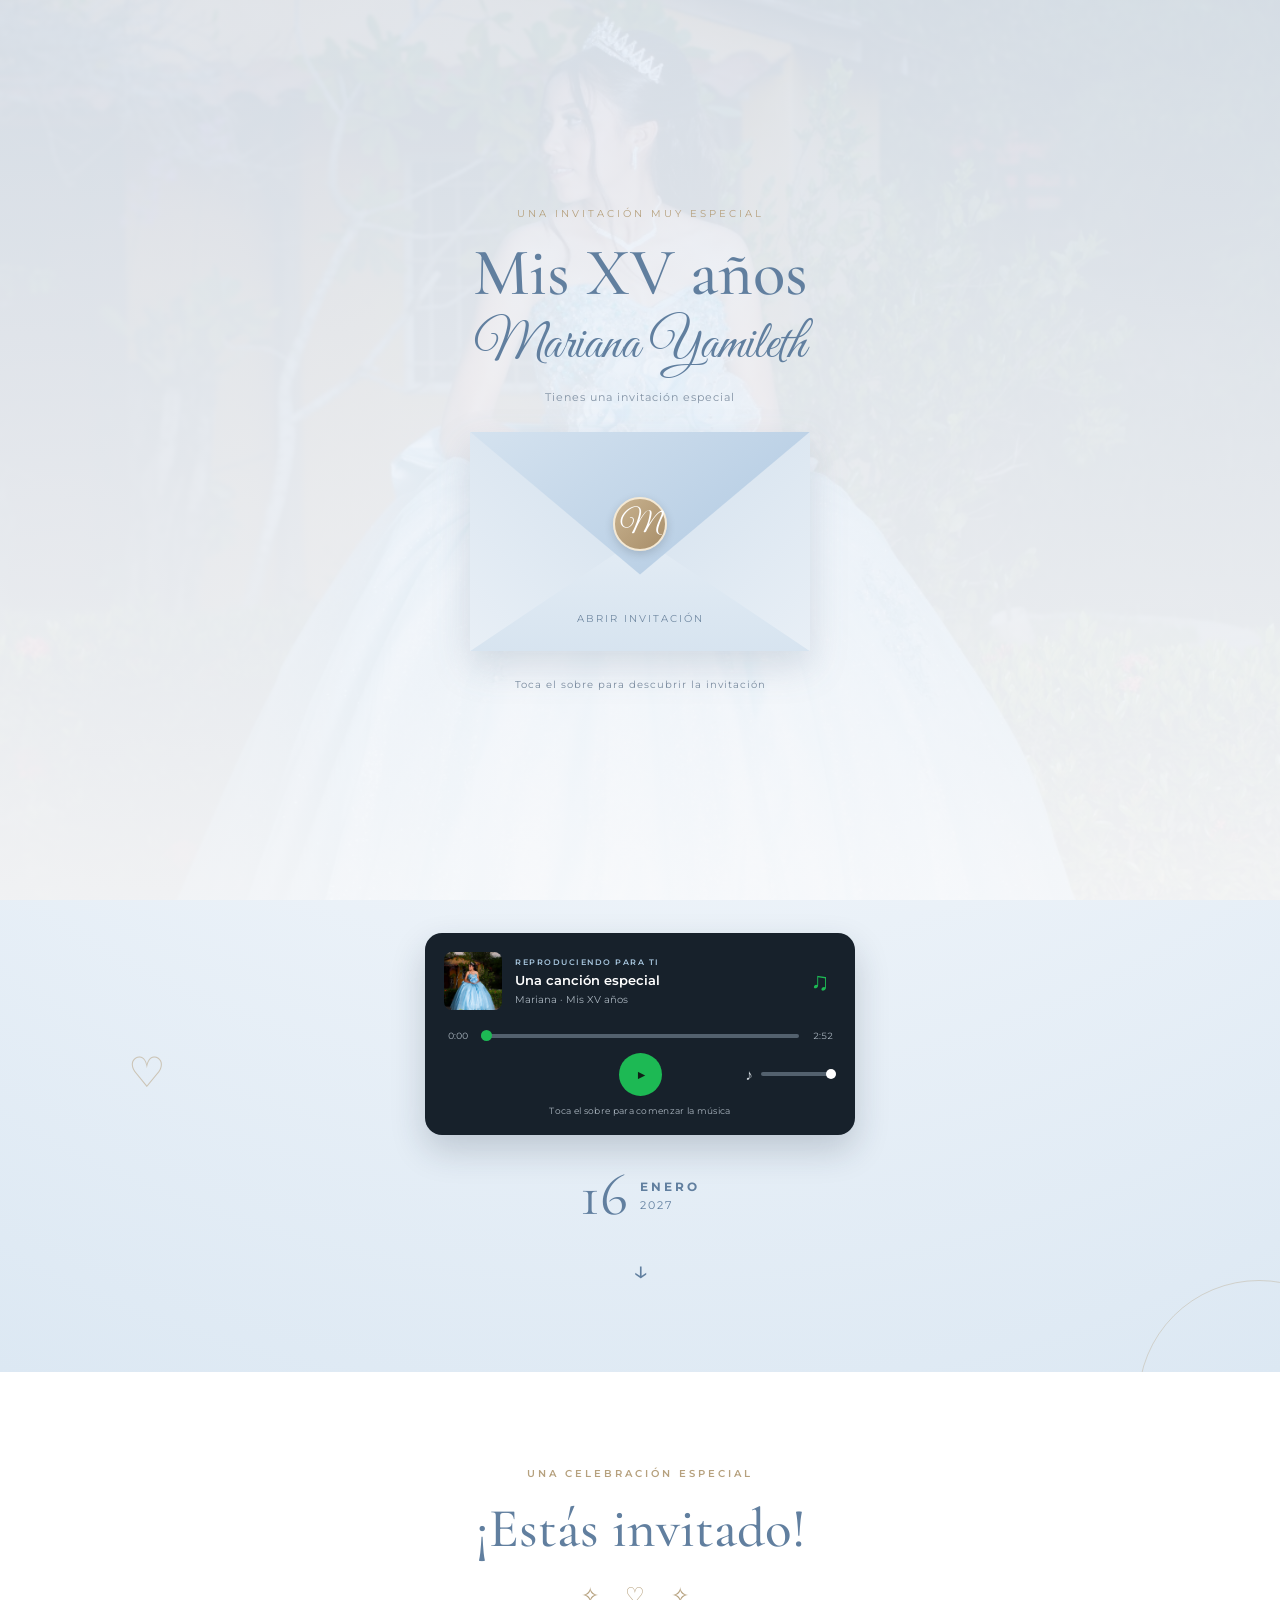
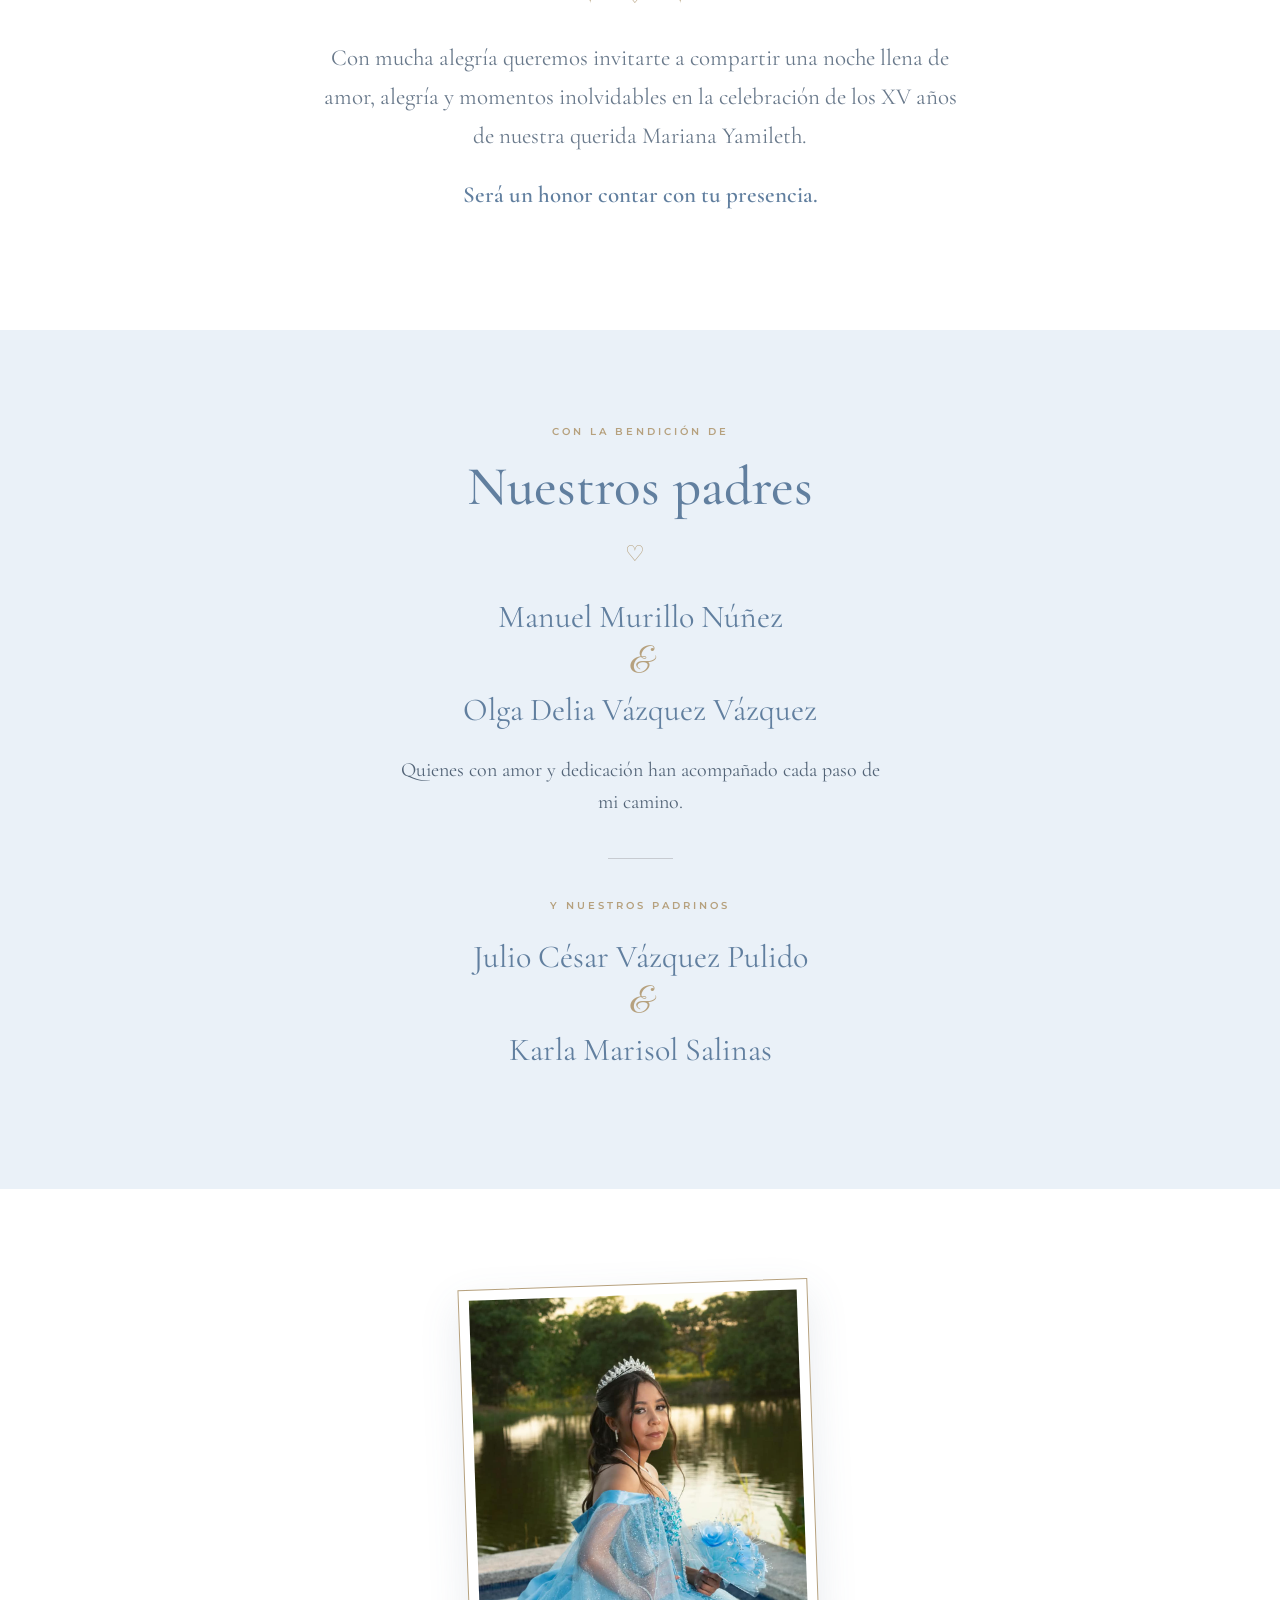
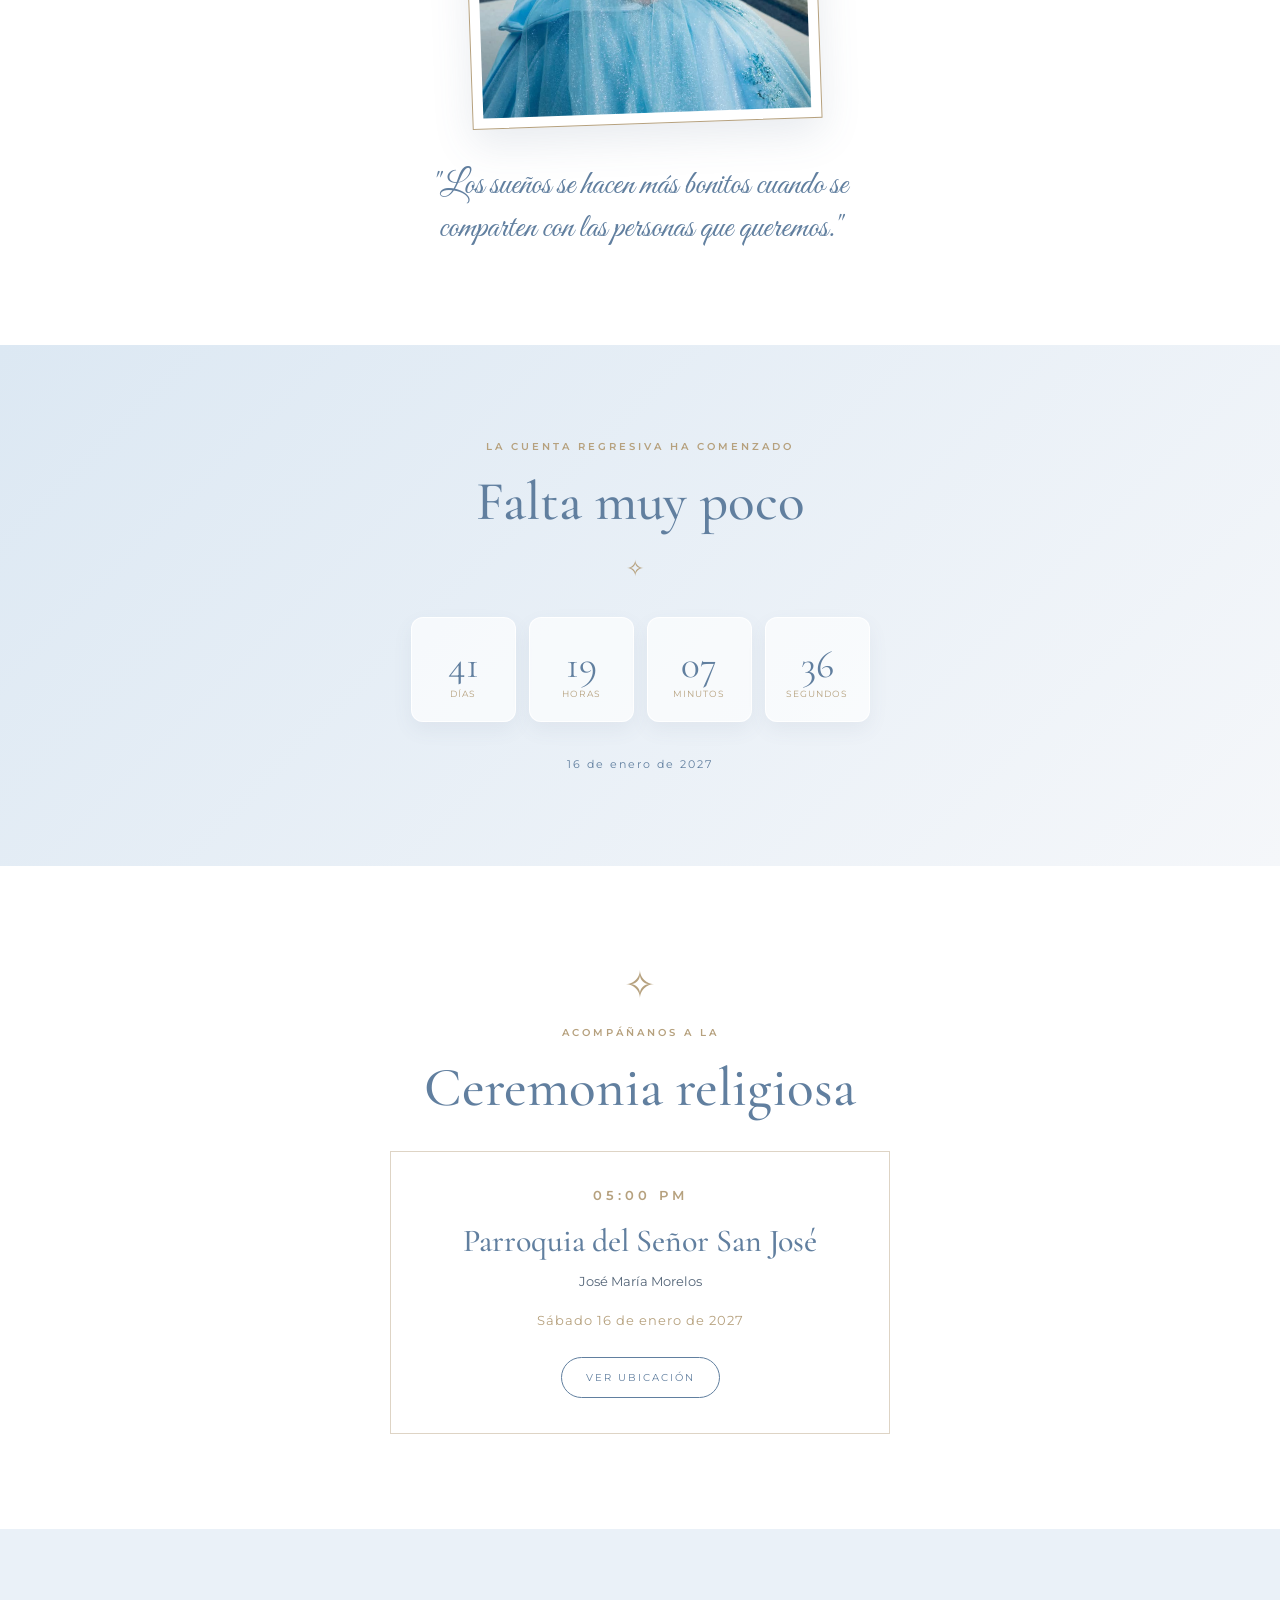
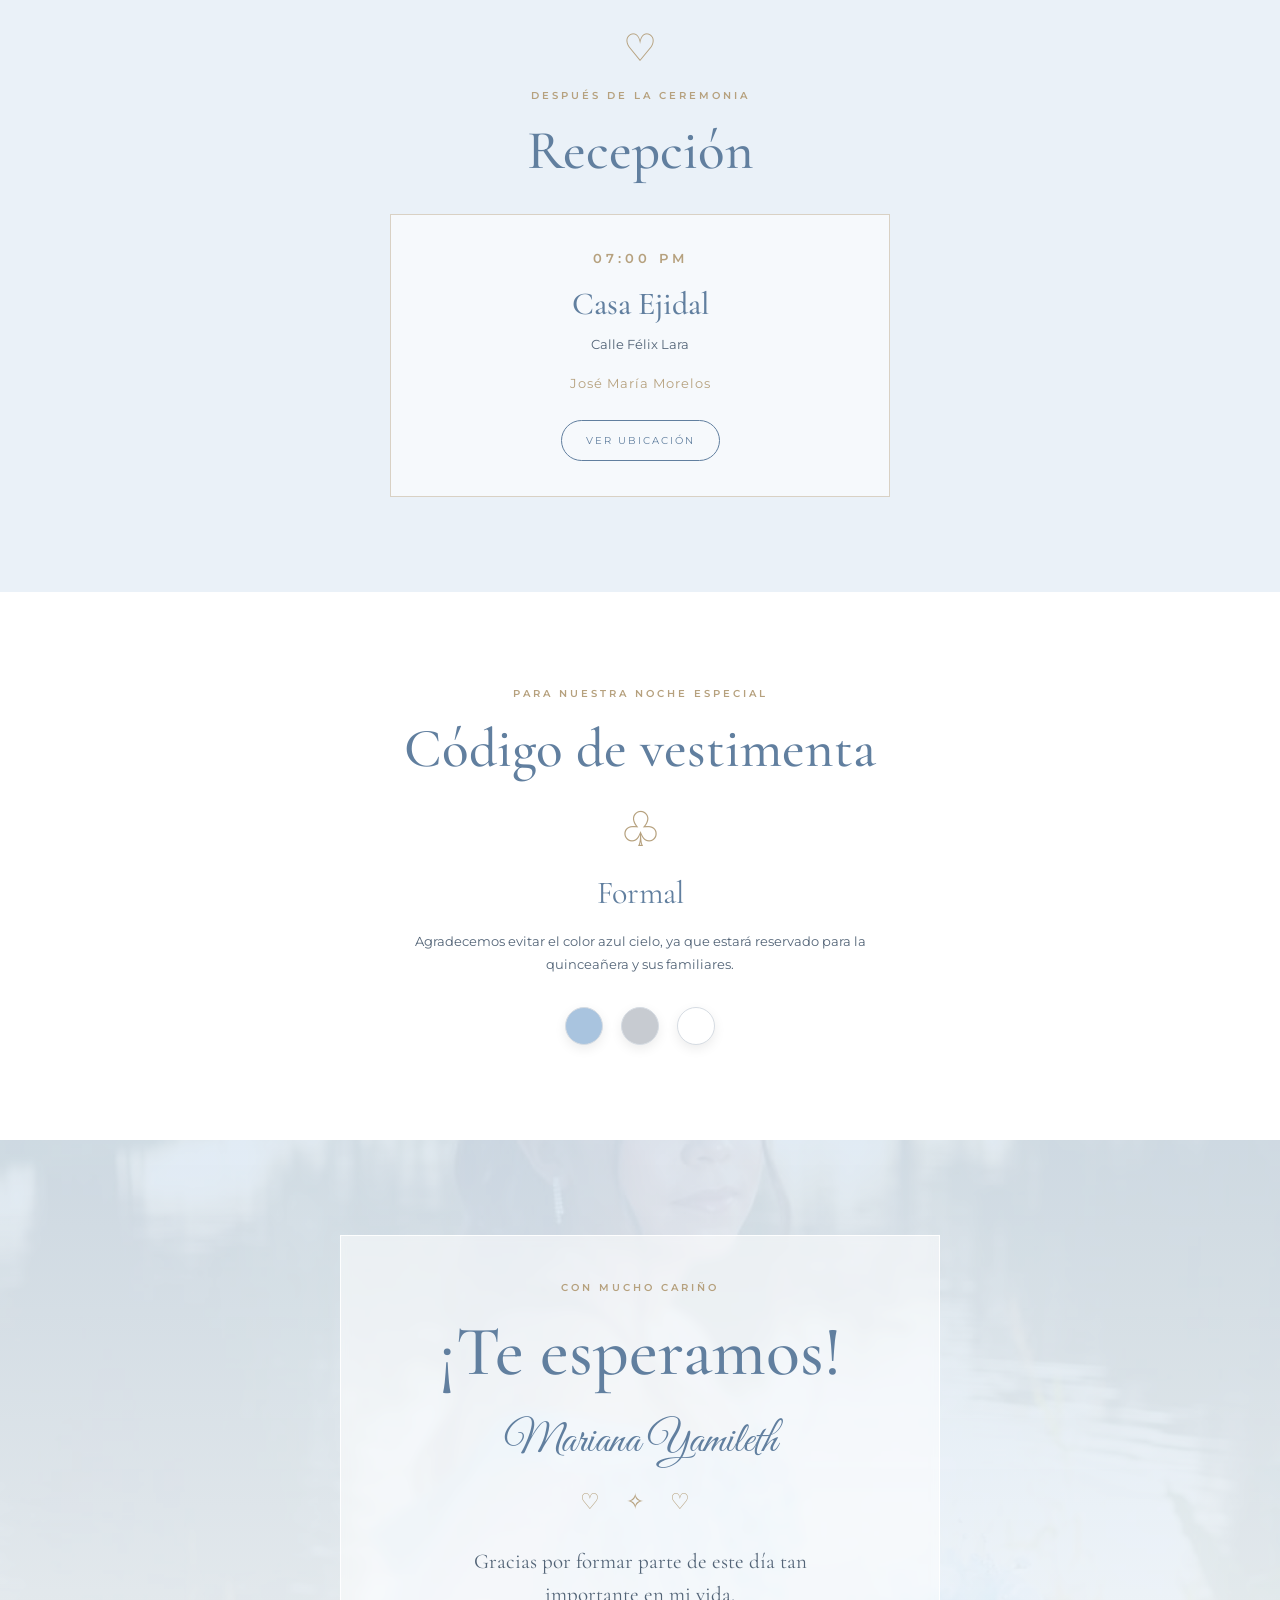
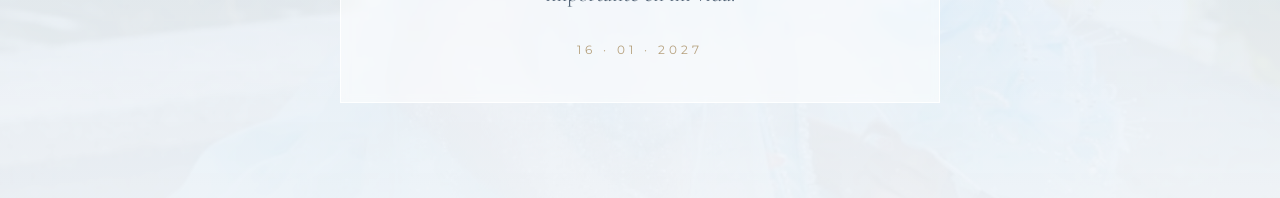
==== index.html @ f4ffc2e8 "Add files via upload" ====
<!DOCTYPE html>
<html lang="es">
<head>
    <meta charset="UTF-8">
    <meta name="viewport" content="width=device-width, initial-scale=1.0">
    <meta name="theme-color" content="#eaf1f8">

    <title>Mis XV años | Mariana Yamileth</title>

    <meta name="description" content="Acompáñanos a celebrar los XV años de Mariana Yamileth Murillo Vázquez.">

    <link rel="preconnect" href="https://fonts.googleapis.com">
    <link rel="preconnect" href="https://fonts.gstatic.com" crossorigin>

    <link href="https://fonts.googleapis.com/css2?family=Cormorant+Garamond:wght@400;500;600;700&family=Great+Vibes&family=Montserrat:wght@300;400;500;600;700&display=swap" rel="stylesheet">

    <link rel="stylesheet" href="css/estilos.css">
</head>

<body>

    <!-- =================================
         PORTADA CON SOBRE INTERACTIVO
    ================================== -->

    <div class="pantalla-inicial" id="pantallaInicial">

        <div class="sobre-contenedor">

            <span class="sobre-etiqueta">
                Una invitación muy especial
            </span>

            <h1 class="sobre-titulo">Mis XV años</h1>

            <p class="sobre-nombre">Mariana Yamileth</p>

            <p class="sobre-instruccion">
                Tienes una invitación especial
            </p>

            <button
                type="button"
                class="sobre-boton"
                id="btnAbrir"
                aria-label="Abrir invitación"
            >

                <div class="sobre">

                    <div class="sobre-cuerpo"></div>
                    <div class="sobre-solapa"></div>
                    <div class="sobre-lado izquierdo"></div>
                    <div class="sobre-lado derecho"></div>
                    <div class="sobre-bajo"></div>

                    <div class="sello">M</div>

                    <span class="sobre-texto">
                        Abrir invitación
                    </span>

                </div>

            </button>

            <p class="sobre-ayuda">
                Toca el sobre para descubrir la invitación
            </p>

        </div>

    </div>


    <!-- =================================
         AUDIO
    ================================== -->

    <audio id="musicaFondo" preload="auto">
        <source src="musica/1.mp3" type="audio/mpeg">
        Tu navegador no admite audio.
    </audio>


    <!-- =================================
         CONTENIDO PRINCIPAL
    ================================== -->

    <main id="contenidoPrincipal">

        <!-- PORTADA PRINCIPAL -->

        <section class="hero seccion" id="inicio">

            <span class="adorno-flotante adorno-a">✧</span>
            <span class="adorno-flotante adorno-b">♡</span>
            <span class="adorno-flotante adorno-c">✦</span>

            <p class="texto-superior">
                Con la bendición de Dios y de nuestros padres
            </p>

            <h1 class="nombre-principal">
                Mariana
                <span>Yamileth</span>
            </h1>

            <p class="texto-xv">Mis XV años</p>

            <div class="marco-foto-principal">
                <img
                    src="imagenes/1.jpeg"
                    alt="Fotografía de Mariana Yamileth"
                >
            </div>

            <p class="frase-hero">
                Hay momentos en la vida que imaginamos,
                soñamos y esperamos con ilusión.
                Hoy quiero compartir uno de los más especiales contigo.
            </p>


            <!-- REPRODUCTOR ESTILO SPOTIFY -->

            <div class="spotify-player">

                <div class="spotify-encabezado">

                    <div class="spotify-portada">
                        <img
                            src="imagenes/1.jpeg"
                            alt="Portada musical de Mariana"
                        >
                    </div>

                    <div class="spotify-info">
                        <span class="spotify-etiqueta">
                            REPRODUCIENDO PARA TI
                        </span>

                        <strong>Una canción especial</strong>

                        <small>Mariana · Mis XV años</small>
                    </div>

                    <span class="spotify-nota">♫</span>

                </div>

                <div class="spotify-controles">

                    <span class="tiempo" id="tiempoActual">0:00</span>

                    <input
                        type="range"
                        id="barraProgreso"
                        class="barra-progreso"
                        min="0"
                        max="100"
                        value="0"
                        step="0.1"
                        aria-label="Progreso de la canción"
                    >

                    <span class="tiempo" id="duracionTotal">0:00</span>

                </div>

                <div class="spotify-botones">

                    <button
                        type="button"
                        class="boton-reproducir"
                        id="btnMusica"
                        aria-label="Reproducir música"
                    >
                        <span id="iconoMusica">▶</span>
                    </button>

                    <div class="control-volumen">
                        <span>♪</span>

                        <input
                            type="range"
                            id="volumenMusica"
                            min="0"
                            max="1"
                            step="0.01"
                            value="1"
                            aria-label="Volumen de la música"
                        >
                    </div>

                </div>

                <p class="spotify-mensaje" id="mensajeMusica">
                    Nuestra canción especial
                </p>

            </div>

            <div class="fecha-hero">
                <span>16</span>

                <div>
                    <strong>ENERO</strong>
                    <small>2027</small>
                </div>
            </div>

            <a href="#invitacion" class="flecha-bajar" aria-label="Continuar">
                ↓
            </a>

        </section>


        <!-- INVITACIÓN -->

        <section class="seccion invitacion" id="invitacion">

            <p class="etiqueta">Una celebración especial</p>

            <h2>¡Estás invitado!</h2>

            <div class="adorno-titulo">✧ ♡ ✧</div>

            <p class="texto-invitacion">
                Con mucha alegría queremos invitarte a compartir
                una noche llena de amor, alegría y momentos inolvidables
                en la celebración de los XV años de nuestra querida
                Mariana Yamileth.
            </p>

            <p class="texto-invitacion destacado">
                Será un honor contar con tu presencia.
            </p>

        </section>


        <!-- PADRES Y PADRINOS -->

        <section class="seccion familia">

            <p class="etiqueta">Con la bendición de</p>

            <h2>Nuestros padres</h2>

            <div class="adorno-titulo">♡</div>

            <div class="familia-nombres">
                <p>Manuel Murillo Núñez</p>
                <span>&</span>
                <p>Olga Delia Vázquez Vázquez</p>
            </div>

            <p class="frase-familia">
                Quienes con amor y dedicación han acompañado
                cada paso de mi camino.
            </p>

            <div class="separador"></div>

            <p class="etiqueta">Y nuestros padrinos</p>

            <div class="familia-nombres">
                <p>Julio César Vázquez Pulido</p>
                <span>&</span>
                <p>Karla Marisol Salinas</p>
            </div>

        </section>


        <!-- SEGUNDA FOTOGRAFÍA -->

        <section class="seccion foto-especial">

            <div class="foto-marco-secundario">
                <img
                    src="imagenes/2.jpeg"
                    alt="Segunda fotografía de Mariana"
                >
            </div>

            <p class="frase-foto">
                "Los sueños se hacen más bonitos cuando
                se comparten con las personas que queremos."
            </p>

        </section>


        <!-- CUENTA REGRESIVA -->

        <section class="seccion cuenta-regresiva">

            <p class="etiqueta">
                La cuenta regresiva ha comenzado
            </p>

            <h2>Falta muy poco</h2>

            <div class="adorno-titulo">✧</div>

            <div class="contador">

                <div class="contador-caja">
                    <span id="dias">00</span>
                    <small>DÍAS</small>
                </div>

                <div class="contador-caja">
                    <span id="horas">00</span>
                    <small>HORAS</small>
                </div>

                <div class="contador-caja">
                    <span id="minutos">00</span>
                    <small>MINUTOS</small>
                </div>

                <div class="contador-caja">
                    <span id="segundos">00</span>
                    <small>SEGUNDOS</small>
                </div>

            </div>

            <p class="fecha-contador">
                16 de enero de 2027
            </p>

        </section>


        <!-- CEREMONIA RELIGIOSA -->

        <section class="seccion evento">

            <div class="icono-evento">✧</div>

            <p class="etiqueta">Acompáñanos a la</p>

            <h2>Ceremonia religiosa</h2>

            <div class="evento-detalles">

                <p class="evento-hora">05:00 PM</p>

                <h3>Parroquia del Señor San José</h3>

                <p>José María Morelos</p>

                <p class="evento-fecha">
                    Sábado 16 de enero de 2027
                </p>

                <a
                    href="https://www.google.com/maps/search/?api=1&query=Parroquia+del+Se%C3%B1or+San+Jos%C3%A9+Jos%C3%A9+Mar%C3%ADa+Morelos"
                    target="_blank"
                    rel="noopener noreferrer"
                    class="btn-ubicacion"
                >
                    Ver ubicación
                </a>

            </div>

        </section>


        <!-- RECEPCIÓN -->

        <section class="seccion evento recepcion">

            <div class="icono-evento">♡</div>

            <p class="etiqueta">Después de la ceremonia</p>

            <h2>Recepción</h2>

            <div class="evento-detalles">

                <p class="evento-hora">07:00 PM</p>

                <h3>Casa Ejidal</h3>

                <p>Calle Félix Lara</p>

                <p class="evento-fecha">
                    José María Morelos
                </p>

                <a
                    href="https://www.google.com/maps/search/?api=1&query=Casa+Ejidal+Calle+Felix+Lara+Jos%C3%A9+Mar%C3%ADa+Morelos"
                    target="_blank"
                    rel="noopener noreferrer"
                    class="btn-ubicacion"
                >
                    Ver ubicación
                </a>

            </div>

        </section>


        <!-- CÓDIGO DE VESTIMENTA -->

        <section class="seccion vestimenta">

            <p class="etiqueta">Para nuestra noche especial</p>

            <h2>Código de vestimenta</h2>

            <div class="icono-vestimenta">♧</div>

            <p class="texto-vestimenta">Formal</p>

            <p class="aviso-vestimenta">
                Agradecemos evitar el color azul cielo,
                ya que estará reservado para la quinceañera
                y sus familiares.
            </p>

            <div class="colores-vestimenta">

                <div class="color-circulo azul"></div>
                <div class="color-circulo plata"></div>
                <div class="color-circulo blanco"></div>

            </div>

        </section>


        <!-- DESPEDIDA -->

        <section class="seccion despedida">

            <div class="despedida-contenido">

                <p class="etiqueta">Con mucho cariño</p>

                <h2>¡Te esperamos!</h2>

                <p class="nombre-despedida">
                    Mariana Yamileth
                </p>

                <div class="adorno-titulo">♡ ✧ ♡</div>

                <p>
                    Gracias por formar parte de este día
                    tan importante en mi vida.
                </p>

                <span class="fecha-final">
                    16 · 01 · 2027
                </span>

            </div>

        </section>

    </main>


    <script src="js/script.js"></script>

</body>
</html>
---- css/estilos.css ----
/* ==========================================
   MODIFICACIÓN 6
   CONFIGURACIÓN GENERAL
========================================== */

:root {
    --azul: #a9c4df;
    --azul-oscuro: #617f9f;
    --azul-claro: #eaf1f8;
    --plata: #c7cbd1;
    --blanco: #ffffff;
    --texto: #536477;
    --dorado: #b6a17e;
    --verde-player: #1db954;
}

* {
    margin: 0;
    padding: 0;
    box-sizing: border-box;
    scroll-behavior: smooth;
}

body {
    font-family: 'Montserrat', sans-serif;
    background: #f8f9fb;
    color: var(--texto);
    overflow-x: hidden;
}

img {
    display: block;
    max-width: 100%;
}

a {
    text-decoration: none;
}

button,
input {
    font: inherit;
}

.seccion {
    position: relative;
    padding: 95px 22px;
    text-align: center;
    overflow: hidden;
}

h1,
h2,
h3 {
    font-family: 'Cormorant Garamond', serif;
    font-weight: 500;
}

h2 {
    color: var(--azul-oscuro);
    font-size: clamp(38px, 6vw, 55px);
    margin-bottom: 18px;
}

.etiqueta {
    color: var(--dorado);
    text-transform: uppercase;
    letter-spacing: 3px;
    font-size: 10px;
    font-weight: 600;
    margin-bottom: 15px;
}

.adorno-titulo {
    color: var(--dorado);
    font-size: 22px;
    letter-spacing: 10px;
    margin: 20px 0 30px;
}

.separador {
    width: 65px;
    height: 1px;
    background: var(--plata);
    margin: 40px auto;
}


/* ==========================================
   PORTADA Y SOBRE INTERACTIVO
========================================== */

.pantalla-inicial {
    position: fixed;
    inset: 0;
    z-index: 1000;
    display: flex;
    justify-content: center;
    align-items: center;
    overflow-y: auto;
    padding: 30px 18px;
    text-align: center;

    background:
        linear-gradient(
            rgba(231, 239, 248, .92),
            rgba(248, 249, 251, .97)
        ),
        url("../imagenes/1.jpeg") center/cover no-repeat;

    transition:
        opacity 1s ease,
        visibility 1s ease;
}

.pantalla-inicial.oculta {
    opacity: 0;
    visibility: hidden;
    pointer-events: none;
}

.sobre-contenedor {
    width: min(100%, 470px);
    margin: auto;
    padding: 20px 10px;
    animation: aparecer 1.2s ease both;
}

.sobre-etiqueta {
    display: block;
    color: var(--dorado);
    font-size: 10px;
    letter-spacing: 3px;
    text-transform: uppercase;
    margin-bottom: 12px;
}

.sobre-titulo {
    color: var(--azul-oscuro);
    font-size: clamp(45px, 10vw, 67px);
    margin-bottom: 0;
}

.sobre-nombre {
    color: var(--azul-oscuro);
    font-family: 'Great Vibes', cursive;
    font-size: clamp(38px, 8vw, 52px);
    margin: 0 0 12px;
}

.sobre-instruccion {
    color: #8292a4;
    font-size: 11px;
    letter-spacing: 1px;
    margin-bottom: 28px;
}

.sobre-boton {
    display: block;
    width: min(100%, 340px);
    margin: 0 auto;
    padding: 0;
    border: 0;
    background: transparent;
    cursor: pointer;
    -webkit-tap-highlight-color: transparent;
}

.sobre {
    position: relative;
    width: 100%;
    aspect-ratio: 1.55 / 1;
    transform-style: preserve-3d;
    perspective: 1000px;
    filter: drop-shadow(0 15px 18px rgba(66, 91, 119, .17));
    animation: flotarSobre 3s ease-in-out infinite;
}

.sobre-cuerpo {
    position: absolute;
    inset: 0;
    z-index: 1;
    border: 1px solid #c3d2e1;
    border-radius: 7px;
    background: linear-gradient(145deg, #fdfefe, #dce8f3);
}

.sobre-solapa {
    position: absolute;
    inset: 0;
    z-index: 4;
    background: linear-gradient(145deg, #d4e2ef, #a9c4df);
    clip-path: polygon(0 0, 100% 0, 50% 65%);
    transform-origin: top center;
    transition: transform .9s ease;
    backface-visibility: hidden;
}

.sobre-lado {
    position: absolute;
    inset: 0;
    z-index: 3;
}

.sobre-lado.izquierdo {
    background: linear-gradient(45deg, #e8eff6, #cbdbea);
    clip-path: polygon(0 0, 53% 58%, 0 100%);
}

.sobre-lado.derecho {
    background: linear-gradient(315deg, #e8eff6, #cbdbea);
    clip-path: polygon(100% 0, 47% 58%, 100% 100%);
}

.sobre-bajo {
    position: absolute;
    inset: 0;
    z-index: 3;
    background: linear-gradient(0deg, #d7e4f0, #eef3f8);
    clip-path: polygon(0 100%, 50% 48%, 100% 100%);
}

.sello {
    position: absolute;
    z-index: 5;
    top: 42%;
    left: 50%;
    width: 54px;
    height: 54px;
    display: flex;
    justify-content: center;
    align-items: center;
    transform: translate(-50%, -50%);
    border: 2px solid #f4e8d3;
    border-radius: 50%;
    background: linear-gradient(135deg, #c8b28f, #a88e69);
    color: white;
    font-family: 'Great Vibes', cursive;
    font-size: 30px;
    box-shadow: 0 3px 10px rgba(0,0,0,.15);
    transition: opacity .4s ease;
}

.sobre-texto {
    position: absolute;
    z-index: 6;
    bottom: 12%;
    left: 0;
    width: 100%;
    color: #7189a2;
    font-size: 10px;
    letter-spacing: 2px;
    text-transform: uppercase;
}

.sobre-ayuda {
    margin-top: 25px;
    color: #7c8da0;
    font-size: 10px;
    letter-spacing: 1px;
    line-height: 1.7;
}

.pantalla-inicial.abriendo .sobre-solapa {
    transform: rotateX(180deg);
    z-index: 0;
}

.pantalla-inicial.abriendo .sello {
    opacity: 0;
}

.pantalla-inicial.abriendo .sobre {
    animation: abrirSobre .9s ease forwards;
}

@keyframes abrirSobre {
    0% {
        transform: scale(1);
    }

    100% {
        transform: scale(1.12);
        opacity: .5;
    }
}

@keyframes flotarSobre {
    0%, 100% {
        transform: translateY(0);
    }

    50% {
        transform: translateY(-8px);
    }
}


/* ==========================================
   HERO / PRESENTACIÓN
========================================== */

.hero {
    min-height: 100vh;
    display: flex;
    flex-direction: column;
    justify-content: center;
    align-items: center;
    background:
        radial-gradient(
            circle at top,
            #ffffff 0%,
            #edf3f9 55%,
            #dce8f3 100%
        );
    padding-top: 90px;
    padding-bottom: 85px;
}

.hero::before,
.hero::after {
    content: "";
    position: absolute;
    width: 240px;
    height: 240px;
    border: 1px solid rgba(182,161,126,.35);
    border-radius: 50%;
    pointer-events: none;
}

.hero::before {
    top: -130px;
    left: -110px;
}

.hero::after {
    bottom: -150px;
    right: -100px;
}

.texto-superior {
    color: var(--dorado);
    text-transform: uppercase;
    letter-spacing: 2px;
    font-size: 10px;
    line-height: 1.8;
    margin-bottom: 18px;
}

.nombre-principal {
    color: var(--azul-oscuro);
    font-size: clamp(60px, 11vw, 100px);
    line-height: .85;
}

.nombre-principal span {
    display: block;
    font-family: 'Great Vibes', cursive;
    font-size: clamp(62px, 12vw, 105px);
    font-weight: 400;
    margin-top: 15px;
}

.texto-xv {
    margin: 20px 0 25px;
    color: var(--dorado);
    letter-spacing: 6px;
    text-transform: uppercase;
    font-size: 12px;
}

.marco-foto-principal {
    width: min(68vw, 310px);
    height: min(85vw, 390px);
    padding: 9px;
    border: 1px solid var(--dorado);
    border-radius: 180px 180px 12px 12px;
    background: rgba(255,255,255,.6);
    box-shadow: 0 15px 40px rgba(79,104,131,.13);
    transition: transform .5s ease;
}

.marco-foto-principal:hover {
    transform: translateY(-6px) rotate(1deg);
}

.marco-foto-principal img {
    width: 100%;
    height: 100%;
    object-fit: cover;
    border-radius: 170px 170px 7px 7px;
}

.frase-hero {
    max-width: 420px;
    margin: 30px auto 25px;
    font-family: 'Cormorant Garamond', serif;
    font-size: 21px;
    line-height: 1.6;
    color: #68798b;
}

.fecha-hero {
    display: flex;
    justify-content: center;
    align-items: center;
    gap: 12px;
    color: var(--azul-oscuro);
    margin-top: 30px;
}

.fecha-hero > span {
    font-family: 'Cormorant Garamond', serif;
    font-size: 60px;
    line-height: 1;
}

.fecha-hero div {
    display: flex;
    flex-direction: column;
    text-align: left;
    gap: 4px;
}

.fecha-hero strong {
    letter-spacing: 3px;
    font-size: 12px;
}

.fecha-hero small {
    letter-spacing: 2px;
    font-size: 11px;
}

.flecha-bajar {
    margin-top: 28px;
    color: var(--azul-oscuro);
    font-size: 28px;
    animation: flotar 2s infinite;
}

.adorno-flotante {
    position: absolute;
    color: rgba(182,161,126,.55);
    font-size: 42px;
    pointer-events: none;
    animation: flotar 4s ease-in-out infinite;
}

.adorno-a {
    top: 15%;
    right: 12%;
}

.adorno-b {
    bottom: 20%;
    left: 10%;
    animation-delay: .8s;
}

.adorno-c {
    top: 45%;
    left: 7%;
    font-size: 25px;
    animation-delay: 1.3s;
}

@keyframes flotar {
    0%, 100% {
        transform: translateY(0);
    }

    50% {
        transform: translateY(9px);
    }
}


/* ==========================================
   REPRODUCTOR MUSICAL ESTILO SPOTIFY
========================================== */

.spotify-player {
    width: min(100%, 430px);
    margin: 12px auto 0;
    padding: 19px;
    border-radius: 17px;
    background: #17212b;
    color: white;
    text-align: left;
    box-shadow: 0 15px 35px rgba(30,47,65,.2);
    transition: transform .3s ease, box-shadow .3s ease;
}

.spotify-player:hover {
    transform: translateY(-3px);
    box-shadow: 0 19px 40px rgba(30,47,65,.25);
}

.spotify-encabezado {
    display: flex;
    align-items: center;
    gap: 13px;
}

.spotify-portada {
    width: 58px;
    height: 58px;
    flex-shrink: 0;
    overflow: hidden;
    border-radius: 8px;
    background: #30475c;
}

.spotify-portada img {
    width: 100%;
    height: 100%;
    object-fit: cover;
}

.spotify-info {
    display: flex;
    flex: 1;
    min-width: 0;
    flex-direction: column;
    gap: 5px;
}

.spotify-etiqueta {
    color: #a8c7df;
    font-size: 8px;
    letter-spacing: 1.5px;
    font-weight: 600;
}

.spotify-info strong {
    font-size: 13px;
    font-weight: 600;
    color: white;
}

.spotify-info small {
    color: #aab5bf;
    font-size: 10px;
}

.spotify-nota {
    color: var(--verde-player);
    font-size: 25px;
    padding: 0 7px;
}

.spotify-controles {
    display: flex;
    align-items: center;
    gap: 10px;
    margin-top: 20px;
}

.tiempo {
    color: #aab5bf;
    font-size: 9px;
    min-width: 27px;
    text-align: center;
    font-variant-numeric: tabular-nums;
}

.barra-progreso {
    flex: 1;
    width: 100%;
    height: 4px;
    appearance: none;
    -webkit-appearance: none;
    border-radius: 10px;
    outline: none;
    cursor: pointer;
    background: #53616e;
}

.barra-progreso::-webkit-slider-thumb {
    appearance: none;
    -webkit-appearance: none;
    width: 11px;
    height: 11px;
    border-radius: 50%;
    background: var(--verde-player);
}

.barra-progreso::-moz-range-thumb {
    width: 11px;
    height: 11px;
    border: none;
    border-radius: 50%;
    background: var(--verde-player);
}

.spotify-botones {
    display: flex;
    justify-content: center;
    align-items: center;
    position: relative;
    min-height: 48px;
    margin-top: 9px;
}

.boton-reproducir {
    width: 43px;
    height: 43px;
    display: flex;
    justify-content: center;
    align-items: center;
    border: none;
    border-radius: 50%;
    background: var(--verde-player);
    color: #102017;
    font-size: 17px;
    cursor: pointer;
    transition: transform .2s ease, background .2s ease;
}

.boton-reproducir:hover {
    background: #32d36c;
    transform: scale(1.08);
}

#iconoMusica {
    margin-left: 2px;
}

.control-volumen {
    position: absolute;
    right: 0;
    display: flex;
    align-items: center;
    gap: 8px;
    color: #d2d9df;
    font-size: 15px;
}

.control-volumen input {
    width: 75px;
    height: 4px;
    appearance: none;
    -webkit-appearance: none;
    background: #53616e;
    border-radius: 10px;
    cursor: pointer;
}

.control-volumen input::-webkit-slider-thumb {
    appearance: none;
    -webkit-appearance: none;
    width: 10px;
    height: 10px;
    border-radius: 50%;
    background: white;
}

.control-volumen input::-moz-range-thumb {
    width: 10px;
    height: 10px;
    border: none;
    border-radius: 50%;
    background: white;
}

.spotify-mensaje {
    color: #aab5bf;
    font-size: 9px;
    text-align: center;
    margin-top: 7px;
    letter-spacing: .3px;
}


/* ==========================================
   INVITACIÓN
========================================== */

.invitacion {
    background: white;
}

.texto-invitacion {
    max-width: 650px;
    margin: 0 auto 20px;
    font-family: 'Cormorant Garamond', serif;
    font-size: 23px;
    line-height: 1.7;
    color: #69798b;
}

.texto-invitacion.destacado {
    color: var(--azul-oscuro);
    font-weight: 600;
}


/* ==========================================
   PADRES Y PADRINOS
========================================== */

.familia {
    background: var(--azul-claro);
}

.familia-nombres {
    margin: 25px auto;
}

.familia-nombres p {
    font-family: 'Cormorant Garamond', serif;
    font-size: clamp(24px, 5vw, 32px);
    color: var(--azul-oscuro);
}

.familia-nombres span {
    display: block;
    color: var(--dorado);
    font-family: 'Great Vibes', cursive;
    font-size: 35px;
    margin: 5px 0;
}

.frase-familia {
    max-width: 480px;
    margin: 25px auto 0;
    font-family: 'Cormorant Garamond', serif;
    font-size: 20px;
    line-height: 1.6;
}


/* ==========================================
   SEGUNDA FOTOGRAFÍA
========================================== */

.foto-especial {
    background: white;
}

.foto-marco-secundario {
    width: min(75vw, 350px);
    height: min(100vw, 440px);
    margin: 0 auto;
    padding: 10px;
    border: 1px solid var(--dorado);
    background: #fff;
    box-shadow: 0 15px 40px rgba(79,104,131,.13);
    transform: rotate(-2deg);
    transition: transform .5s ease;
}

.foto-marco-secundario:hover {
    transform: rotate(0deg) scale(1.02);
}

.foto-marco-secundario img {
    width: 100%;
    height: 100%;
    object-fit: cover;
}

.frase-foto {
    max-width: 480px;
    margin: 40px auto 0;
    font-family: 'Great Vibes', cursive;
    font-size: 34px;
    color: var(--azul-oscuro);
}


/* ==========================================
   CUENTA REGRESIVA
========================================== */

.cuenta-regresiva {
    background: linear-gradient(135deg, #dce8f3, #f5f7fa);
}

.contador {
    display: flex;
    justify-content: center;
    flex-wrap: wrap;
    gap: 13px;
    margin: 35px auto;
}

.contador-caja {
    width: 105px;
    min-height: 105px;
    display: flex;
    flex-direction: column;
    justify-content: center;
    align-items: center;
    border: 1px solid rgba(255,255,255,.9);
    background: rgba(255,255,255,.65);
    border-radius: 12px;
    box-shadow: 0 8px 20px rgba(79,104,131,.07);
}

.contador-caja span {
    color: var(--azul-oscuro);
    font-family: 'Cormorant Garamond', serif;
    font-size: 39px;
}

.contador-caja small {
    color: var(--dorado);
    font-size: 9px;
    letter-spacing: 1px;
}

.fecha-contador {
    color: var(--azul-oscuro);
    letter-spacing: 2px;
    font-size: 11px;
}


/* ==========================================
   CEREMONIA Y RECEPCIÓN
========================================== */

.evento {
    background: white;
}

.recepcion {
    background: var(--azul-claro);
}

.icono-evento {
    color: var(--dorado);
    font-size: 38px;
    margin-bottom: 18px;
}

.evento-detalles {
    max-width: 500px;
    margin: 30px auto 0;
    padding: 35px 20px;
    border: 1px solid rgba(182,161,126,.45);
    background: rgba(255,255,255,.6);
}

.evento-hora {
    color: var(--dorado);
    font-size: 13px;
    font-weight: 600;
    letter-spacing: 4px;
    margin-bottom: 18px;
}

.evento-detalles h3 {
    color: var(--azul-oscuro);
    font-size: 32px;
    margin-bottom: 10px;
}

.evento-detalles > p:not(.evento-hora) {
    font-size: 13px;
    line-height: 1.8;
}

.evento-fecha {
    margin-top: 15px;
    color: var(--dorado);
    letter-spacing: 1px;
}

.btn-ubicacion {
    display: inline-block;
    margin-top: 25px;
    padding: 13px 24px;
    border: 1px solid var(--azul-oscuro);
    border-radius: 30px;
    color: var(--azul-oscuro);
    font-size: 10px;
    text-transform: uppercase;
    letter-spacing: 2px;
    transition: .3s;
}

.btn-ubicacion:hover {
    background: var(--azul-oscuro);
    color: white;
}


/* ==========================================
   CÓDIGO DE VESTIMENTA
========================================== */

.vestimenta {
    background: white;
}

.icono-vestimenta {
    color: var(--dorado);
    font-size: 48px;
    margin: 15px 0;
}

.texto-vestimenta {
    color: var(--azul-oscuro);
    font-family: 'Cormorant Garamond', serif;
    font-size: 32px;
    margin-bottom: 18px;
}

.aviso-vestimenta {
    max-width: 480px;
    margin: 0 auto;
    font-size: 13px;
    line-height: 1.8;
}

.colores-vestimenta {
    display: flex;
    justify-content: center;
    gap: 18px;
    margin-top: 30px;
}

.color-circulo {
    width: 38px;
    height: 38px;
    border-radius: 50%;
    border: 1px solid #d6dce3;
    box-shadow: 0 4px 12px rgba(0,0,0,.08);
}

.color-circulo.azul {
    background: #a9c4df;
}

.color-circulo.plata {
    background: #c7cbd1;
}

.color-circulo.blanco {
    background: #fff;
}


/* ==========================================
   DESPEDIDA
========================================== */

.despedida {
    min-height: 520px;
    display: flex;
    justify-content: center;
    align-items: center;
    background:
        linear-gradient(
            rgba(222,234,246,.91),
            rgba(242,246,250,.96)
        ),
        url("../imagenes/2.jpeg") center/cover no-repeat;
}

.despedida-contenido {
    width: min(100%, 600px);
    padding: 45px 25px;
    border: 1px solid rgba(255,255,255,.9);
    background: rgba(255,255,255,.55);
    backdrop-filter: blur(5px);
}

.despedida h2 {
    font-size: clamp(48px, 8vw, 70px);
}

.nombre-despedida {
    color: var(--azul-oscuro);
    font-family: 'Great Vibes', cursive;
    font-size: 43px;
    margin-top: 20px;
}

.despedida-contenido > p:not(.etiqueta):not(.nombre-despedida) {
    max-width: 390px;
    margin: 0 auto;
    font-family: 'Cormorant Garamond', serif;
    font-size: 21px;
    line-height: 1.6;
}

.fecha-final {
    display: block;
    margin-top: 30px;
    color: var(--dorado);
    font-size: 12px;
    letter-spacing: 4px;
}


/* ==========================================
   ANIMACIONES DE SECCIONES
========================================== */

.seccion.animar-entrada {
    opacity: 0;
    transform: translateY(28px);
    transition:
        opacity .8s ease,
        transform .8s ease;
}

.seccion.animar-entrada.visible {
    opacity: 1;
    transform: translateY(0);
}


/* ==========================================
   DISEÑO PARA CELULARES
========================================== */

@media (max-width: 600px) {

    .pantalla-inicial {
        align-items: center;
        padding: 20px 14px;
    }

    .sobre-contenedor {
        padding: 15px 5px;
    }

    .sobre-boton {
        width: min(90%, 310px);
    }

    .sobre-ayuda {
        line-height: 1.7;
    }

    .seccion {
        padding: 70px 18px;
    }

    .nombre-principal {
        font-size: clamp(53px, 14vw, 78px);
    }

    .nombre-principal span {
        font-size: clamp(55px, 14vw, 82px);
    }

    .marco-foto-principal {
        width: min(75vw, 290px);
        height: min(100vw, 350px);
    }

    .frase-hero {
        font-size: 20px;
        padding: 0 5px;
    }

    .spotify-player {
        padding: 15px;
        border-radius: 14px;
    }

    .spotify-portada {
        width: 50px;
        height: 50px;
    }

    .control-volumen input {
        width: 60px;
    }

    .contador {
        gap: 7px;
    }

    .contador-caja {
        width: 70px;
        min-height: 78px;
    }

    .contador-caja span {
        font-size: 29px;
    }

    .contador-caja small {
        font-size: 8px;
    }

    .evento-detalles {
        padding: 28px 15px;
    }

    .evento-detalles h3 {
        font-size: 27px;
    }

    .familia-nombres p {
        font-size: 26px;
        overflow-wrap: anywhere;
    }

    .despedida-contenido {
        padding: 35px 18px;
    }
}


/* ==========================================
   CELULARES PEQUEÑOS
========================================== */

@media (max-width: 360px) {

    .sobre-titulo {
        font-size: 39px;
    }

    .sobre-nombre {
        font-size: 34px;
    }

    .sobre-boton {
        width: 95%;
    }

    .contador-caja {
        width: 62px;
    }

    .contador-caja span {
        font-size: 25px;
    }

    .spotify-player {
        padding: 12px;
    }

    .spotify-info strong {
        font-size: 11px;
    }

    .control-volumen input {
        width: 48px;
    }
}


/* ==========================================
   ACCESIBILIDAD
========================================== */

@media (prefers-reduced-motion: reduce) {

    *,
    *::before,
    *::after {
        scroll-behavior: auto !important;
        animation-duration: .01ms !important;
        transition-duration: .01ms !important;
    }

    .seccion.animar-entrada {
        opacity: 1;
        transform: none;
    }
}
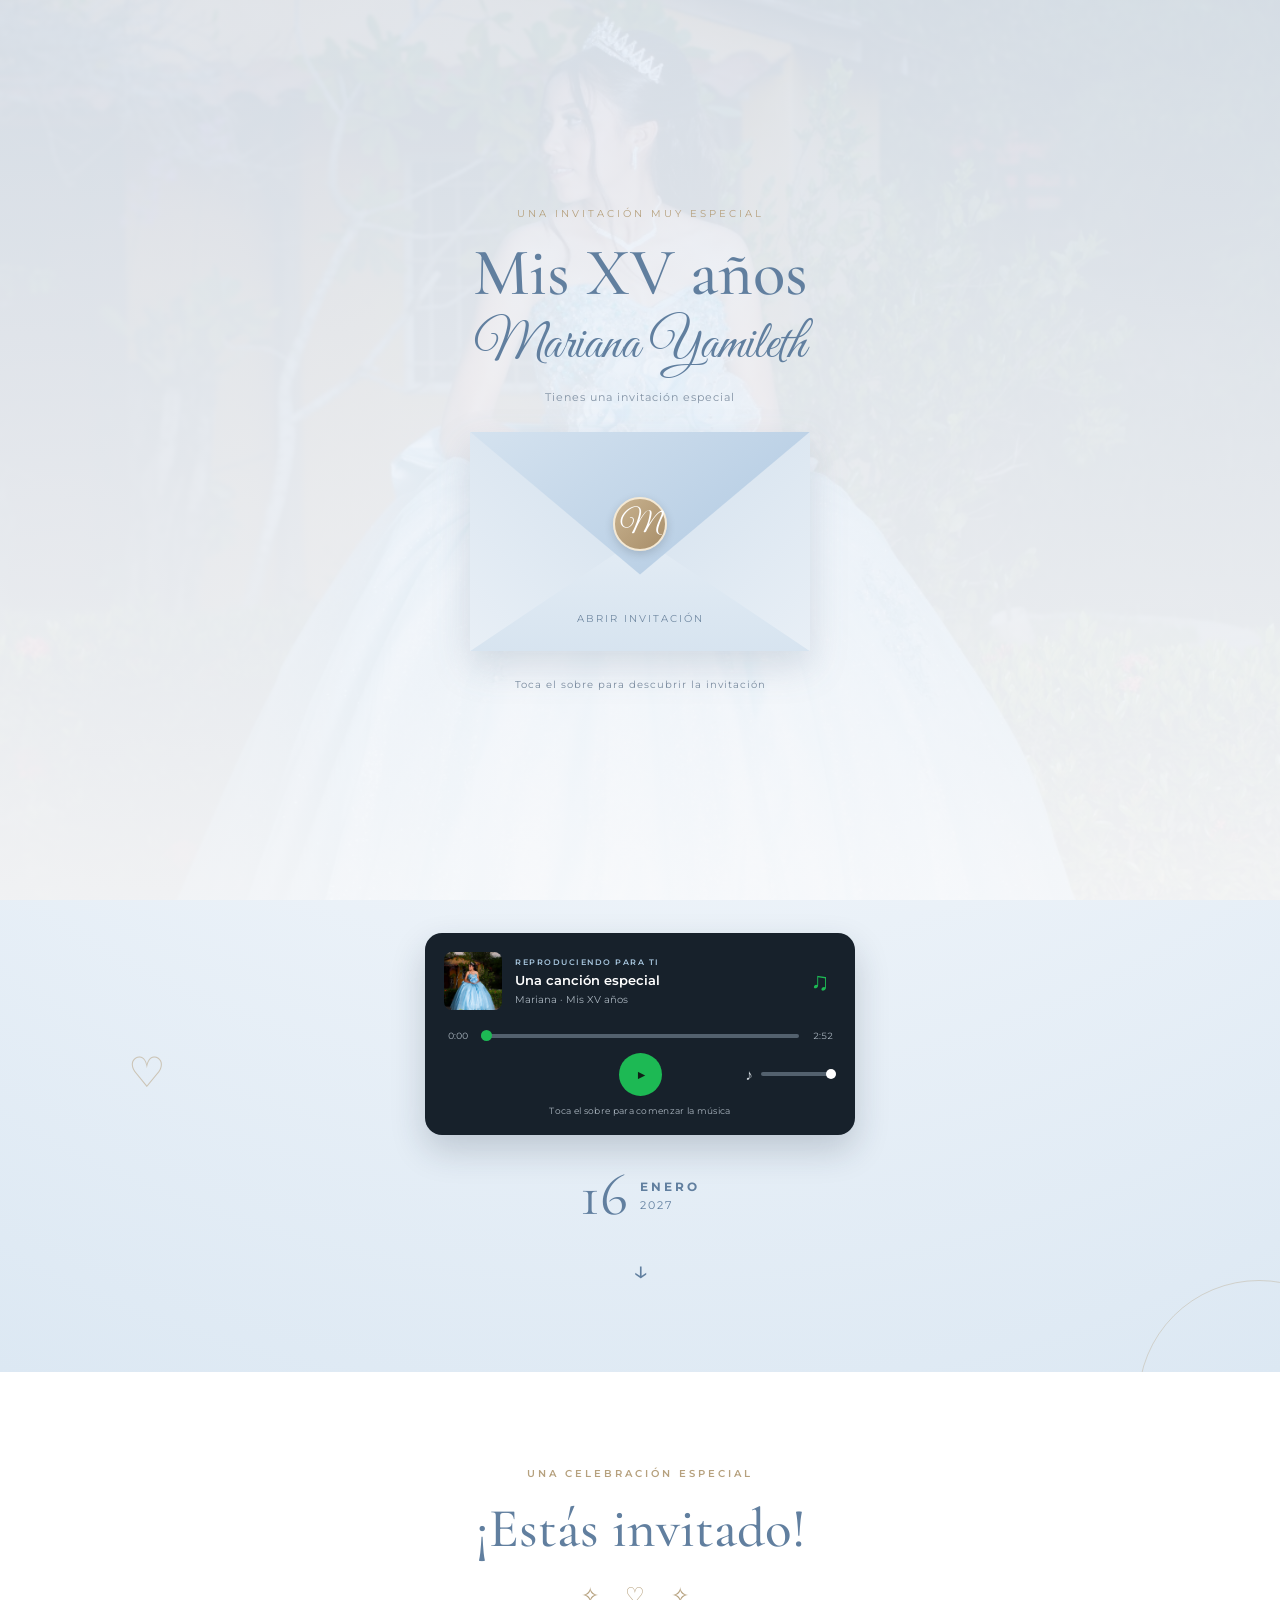
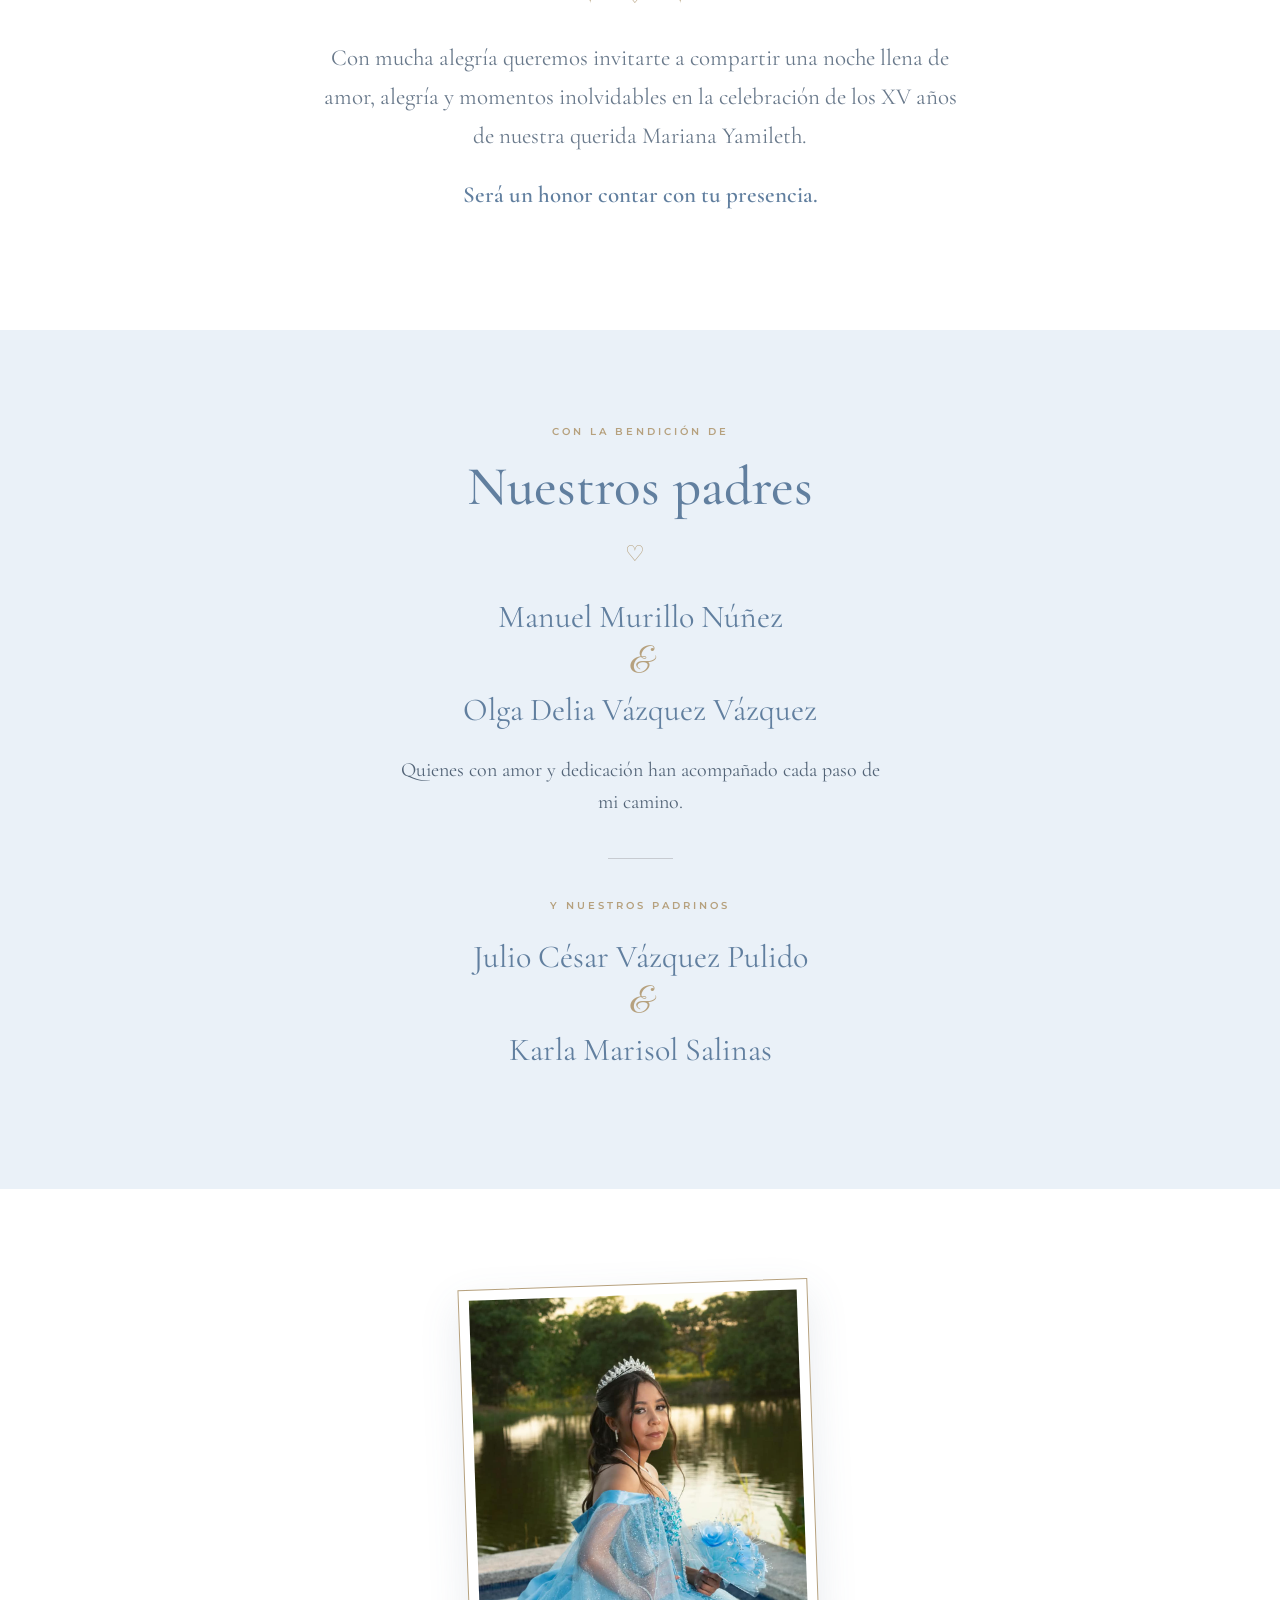
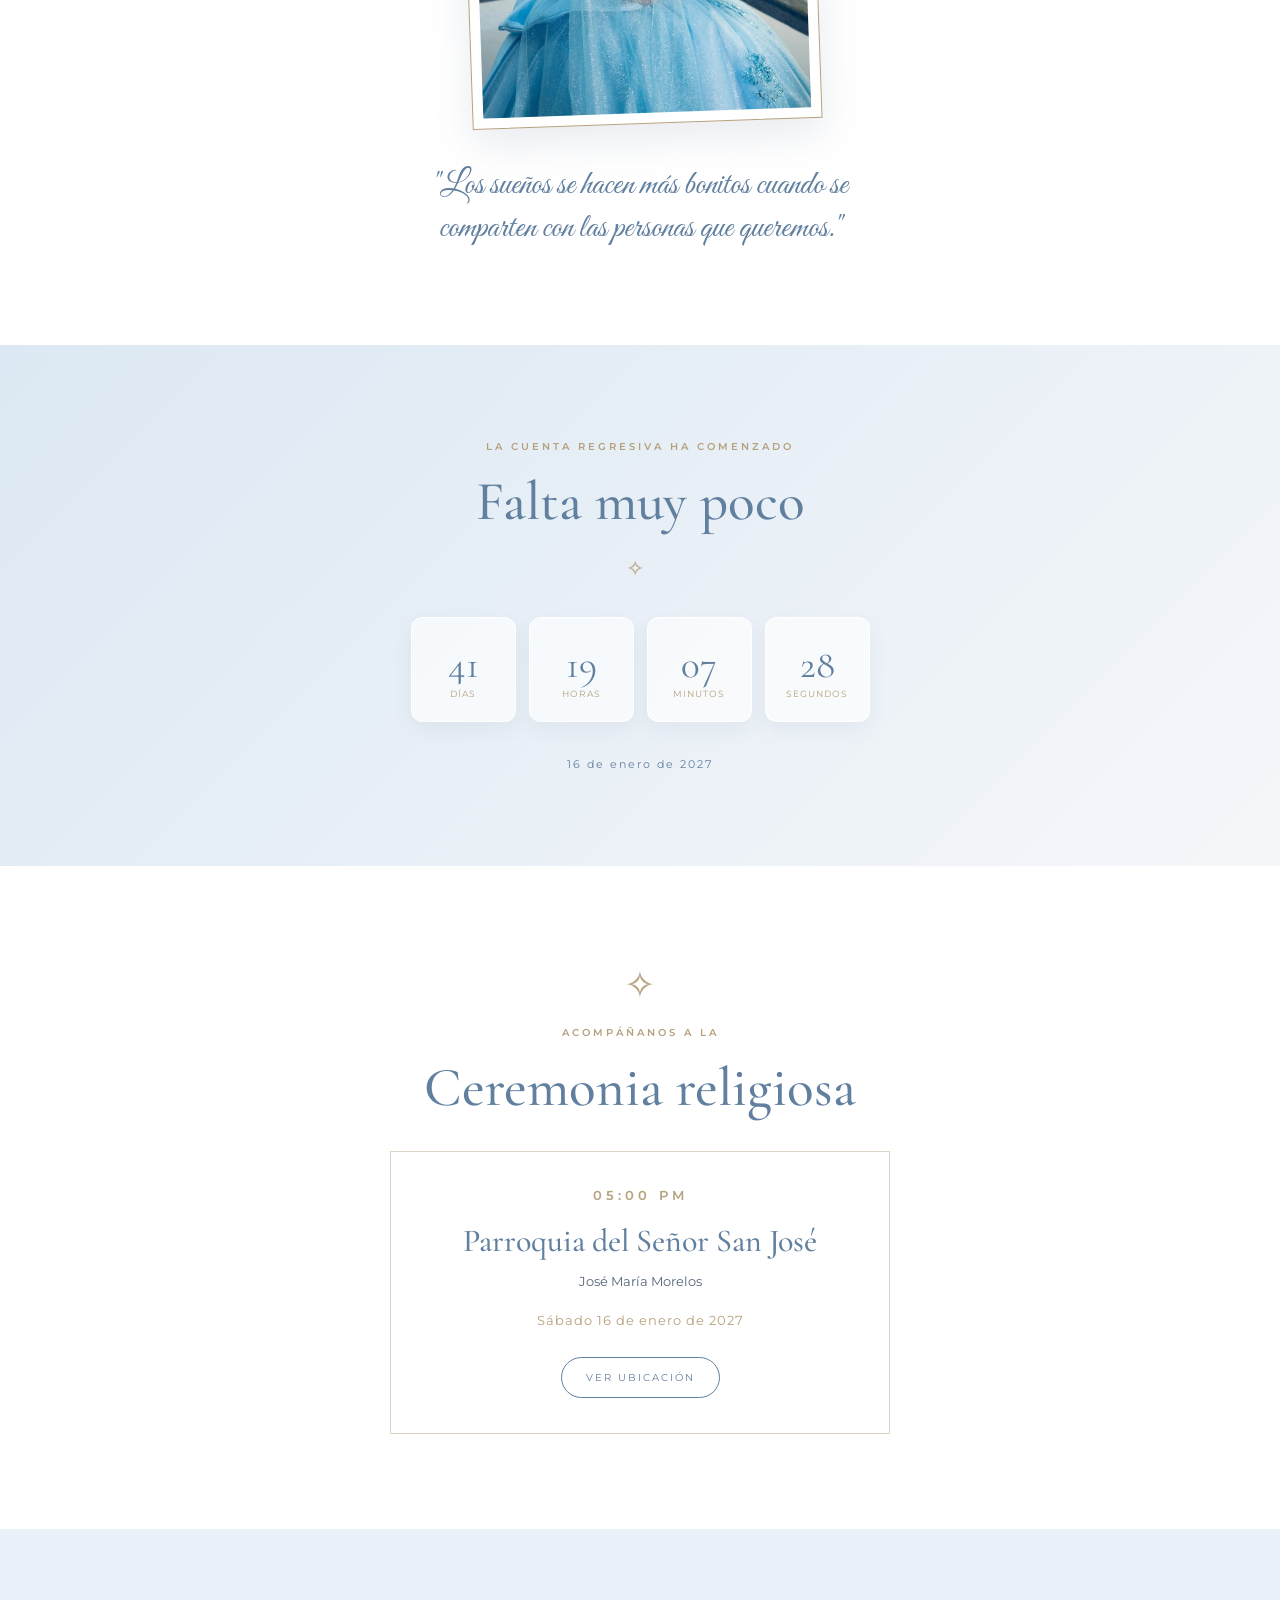
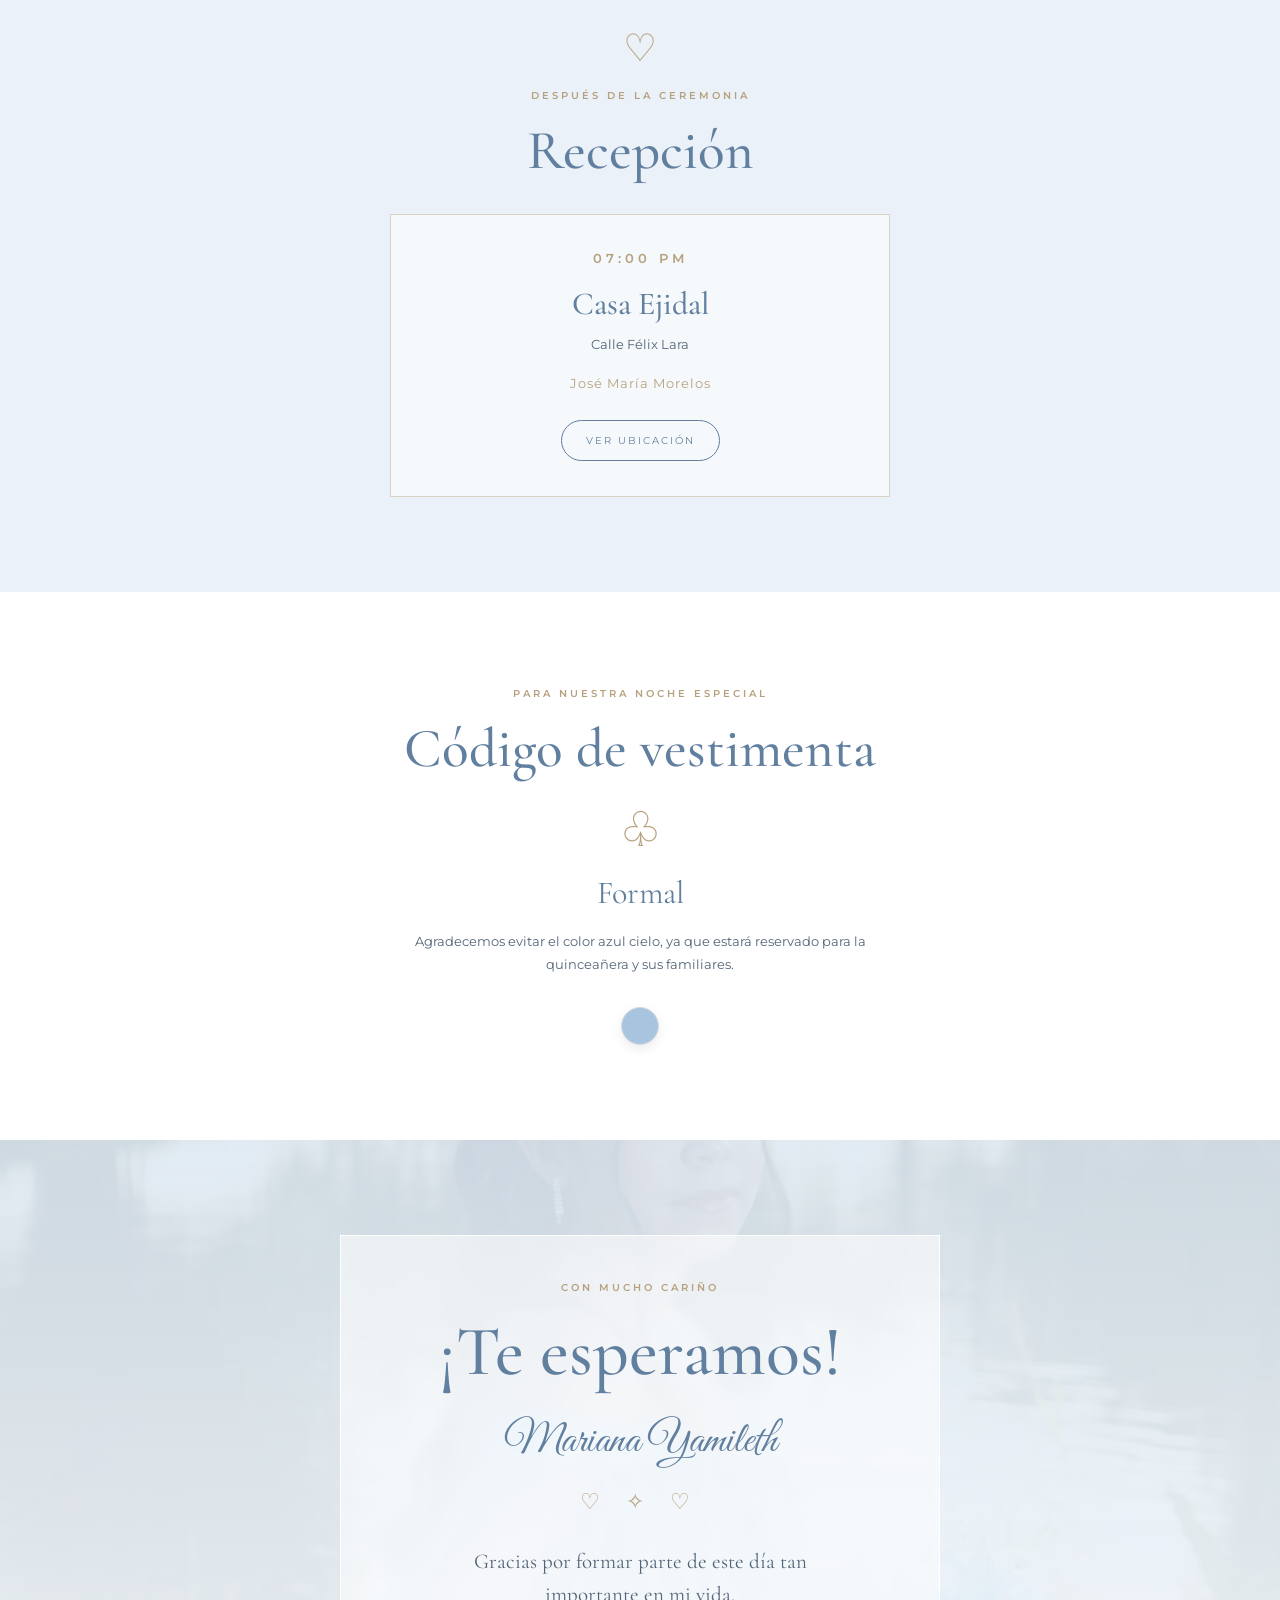
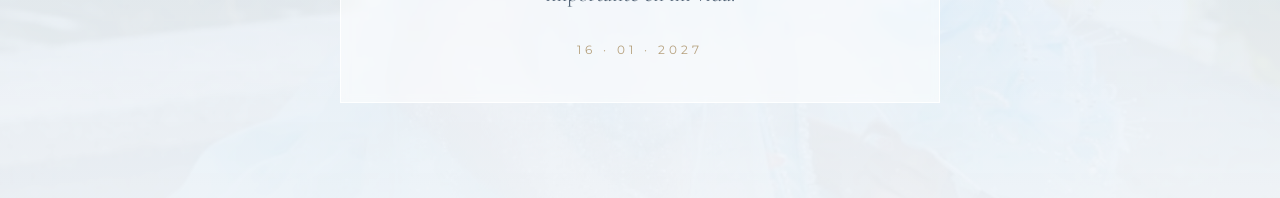
==== commit 4ad2cd8c: "Add files via upload" ====
--- a/index.html
+++ b/index.html
@@ -360,7 +360,7 @@
                 </p>
 
                 <a
-                    href="https://www.google.com/maps/search/?api=1&query=Parroquia+del+Se%C3%B1or+San+Jos%C3%A9+Jos%C3%A9+Mar%C3%ADa+Morelos"
+                    href="https://maps.app.goo.gl/KFER176bDKEJcMts8"
                     target="_blank"
                     rel="noopener noreferrer"
                     class="btn-ubicacion"
@@ -396,7 +396,7 @@
                 </p>
 
                 <a
-                    href="https://www.google.com/maps/search/?api=1&query=Casa+Ejidal+Calle+Felix+Lara+Jos%C3%A9+Mar%C3%ADa+Morelos"
+                    href="https://maps.app.goo.gl/KB7Ntee531Yovoee9"
                     target="_blank"
                     rel="noopener noreferrer"
                     class="btn-ubicacion"
@@ -430,8 +430,8 @@
             <div class="colores-vestimenta">
 
                 <div class="color-circulo azul"></div>
-                <div class="color-circulo plata"></div>
-                <div class="color-circulo blanco"></div>
+                
+                
 
             </div>
 
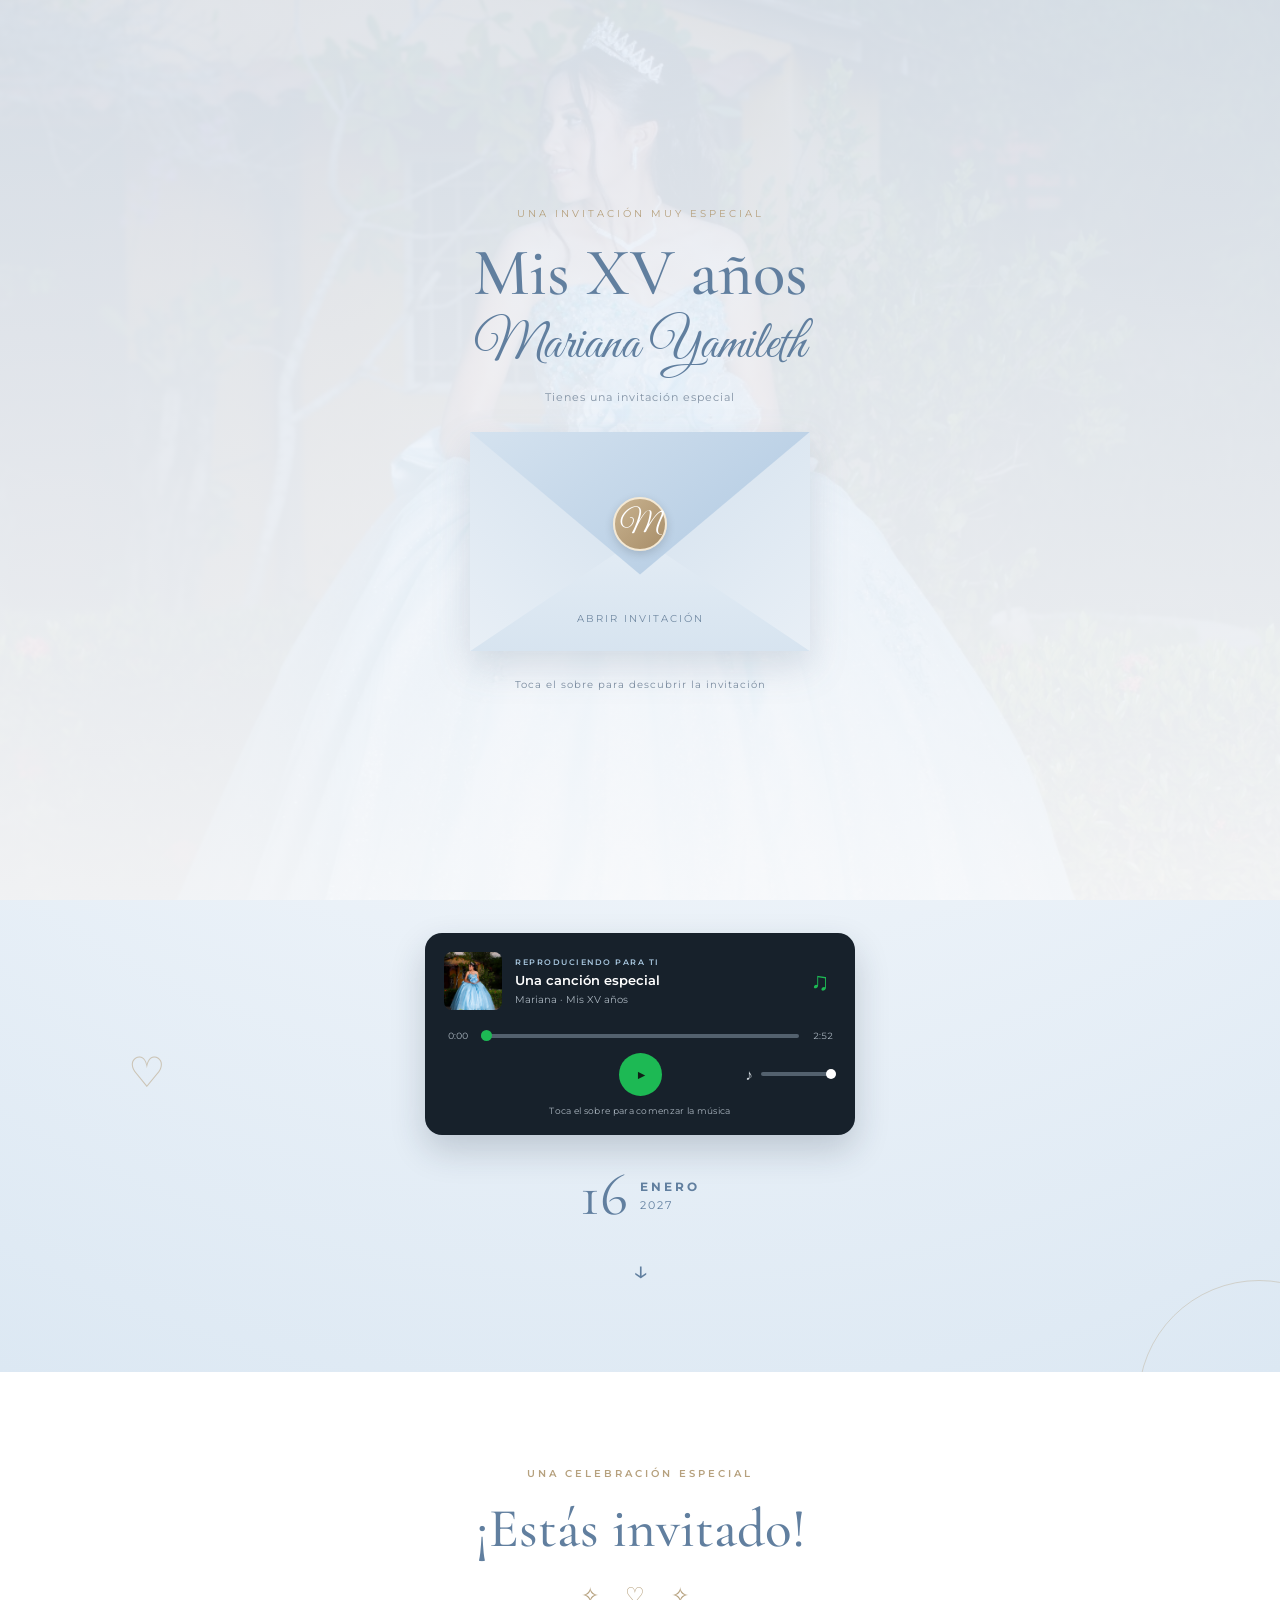
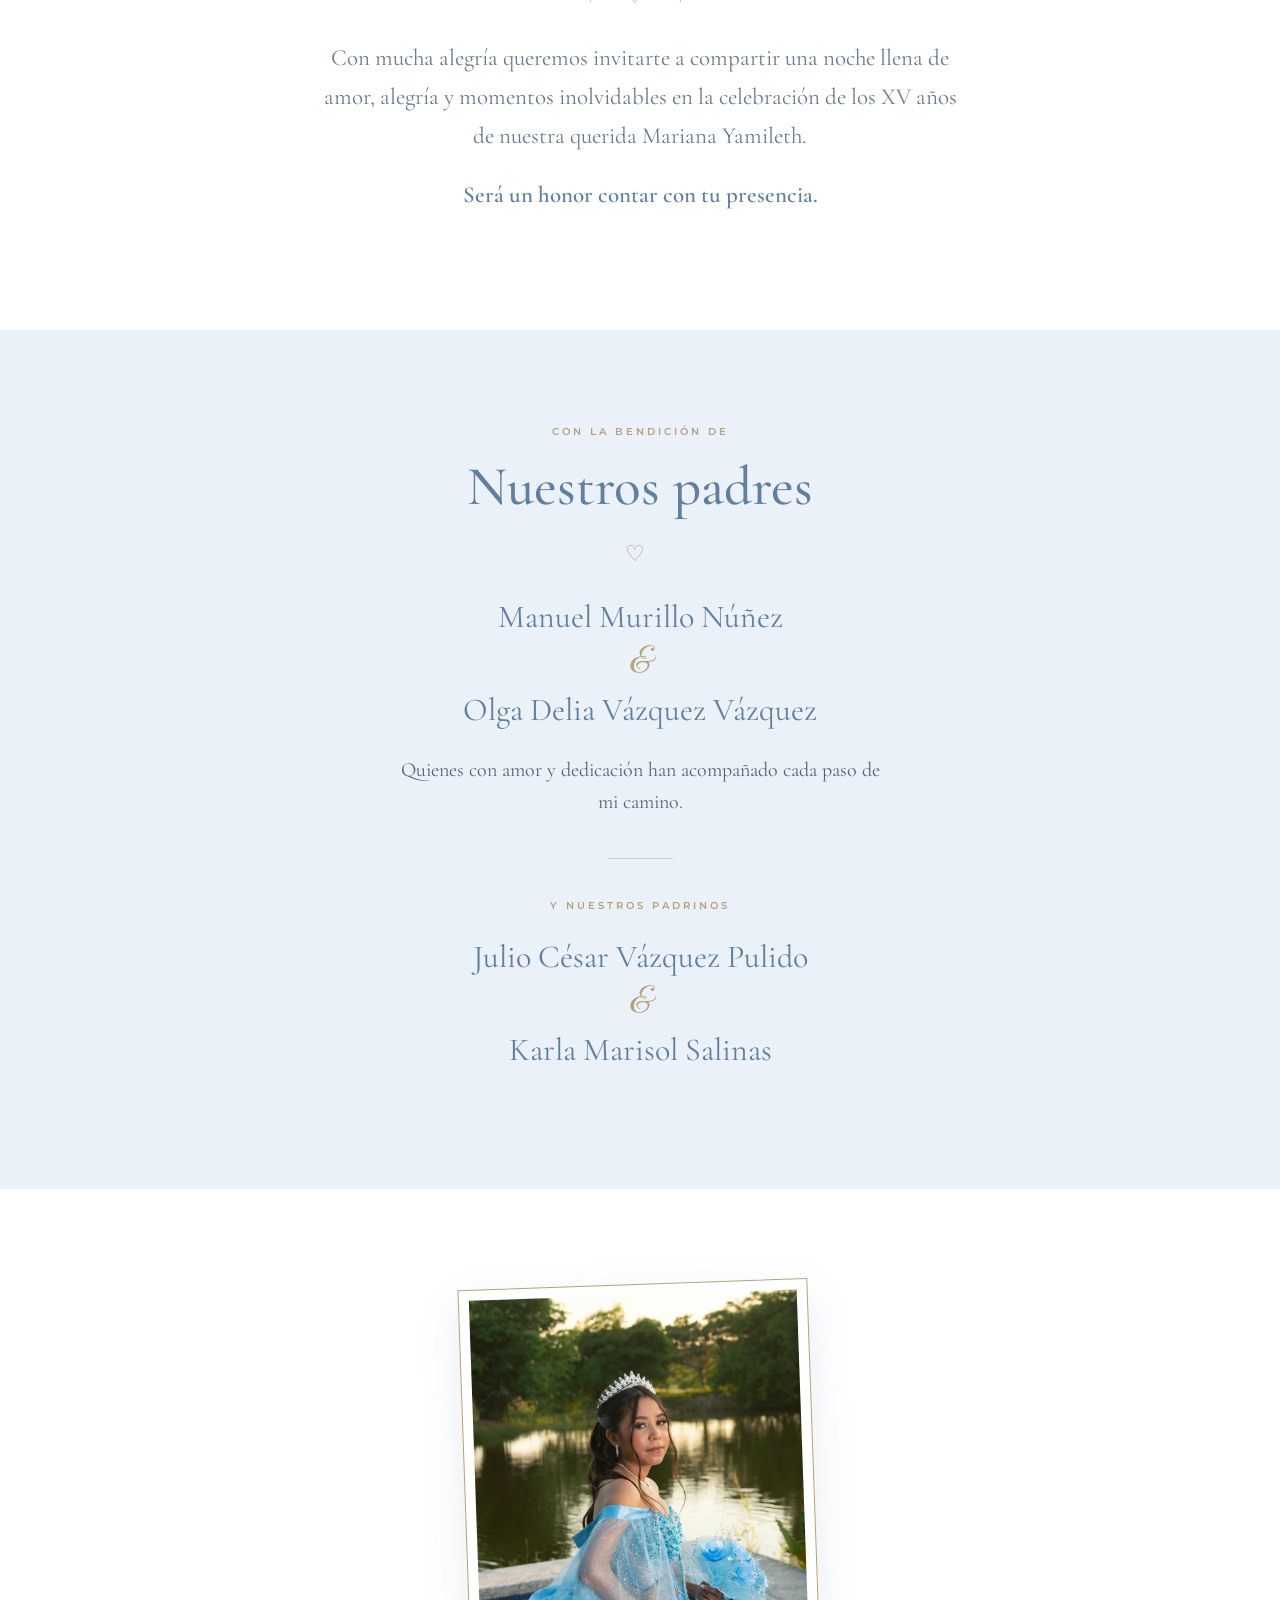
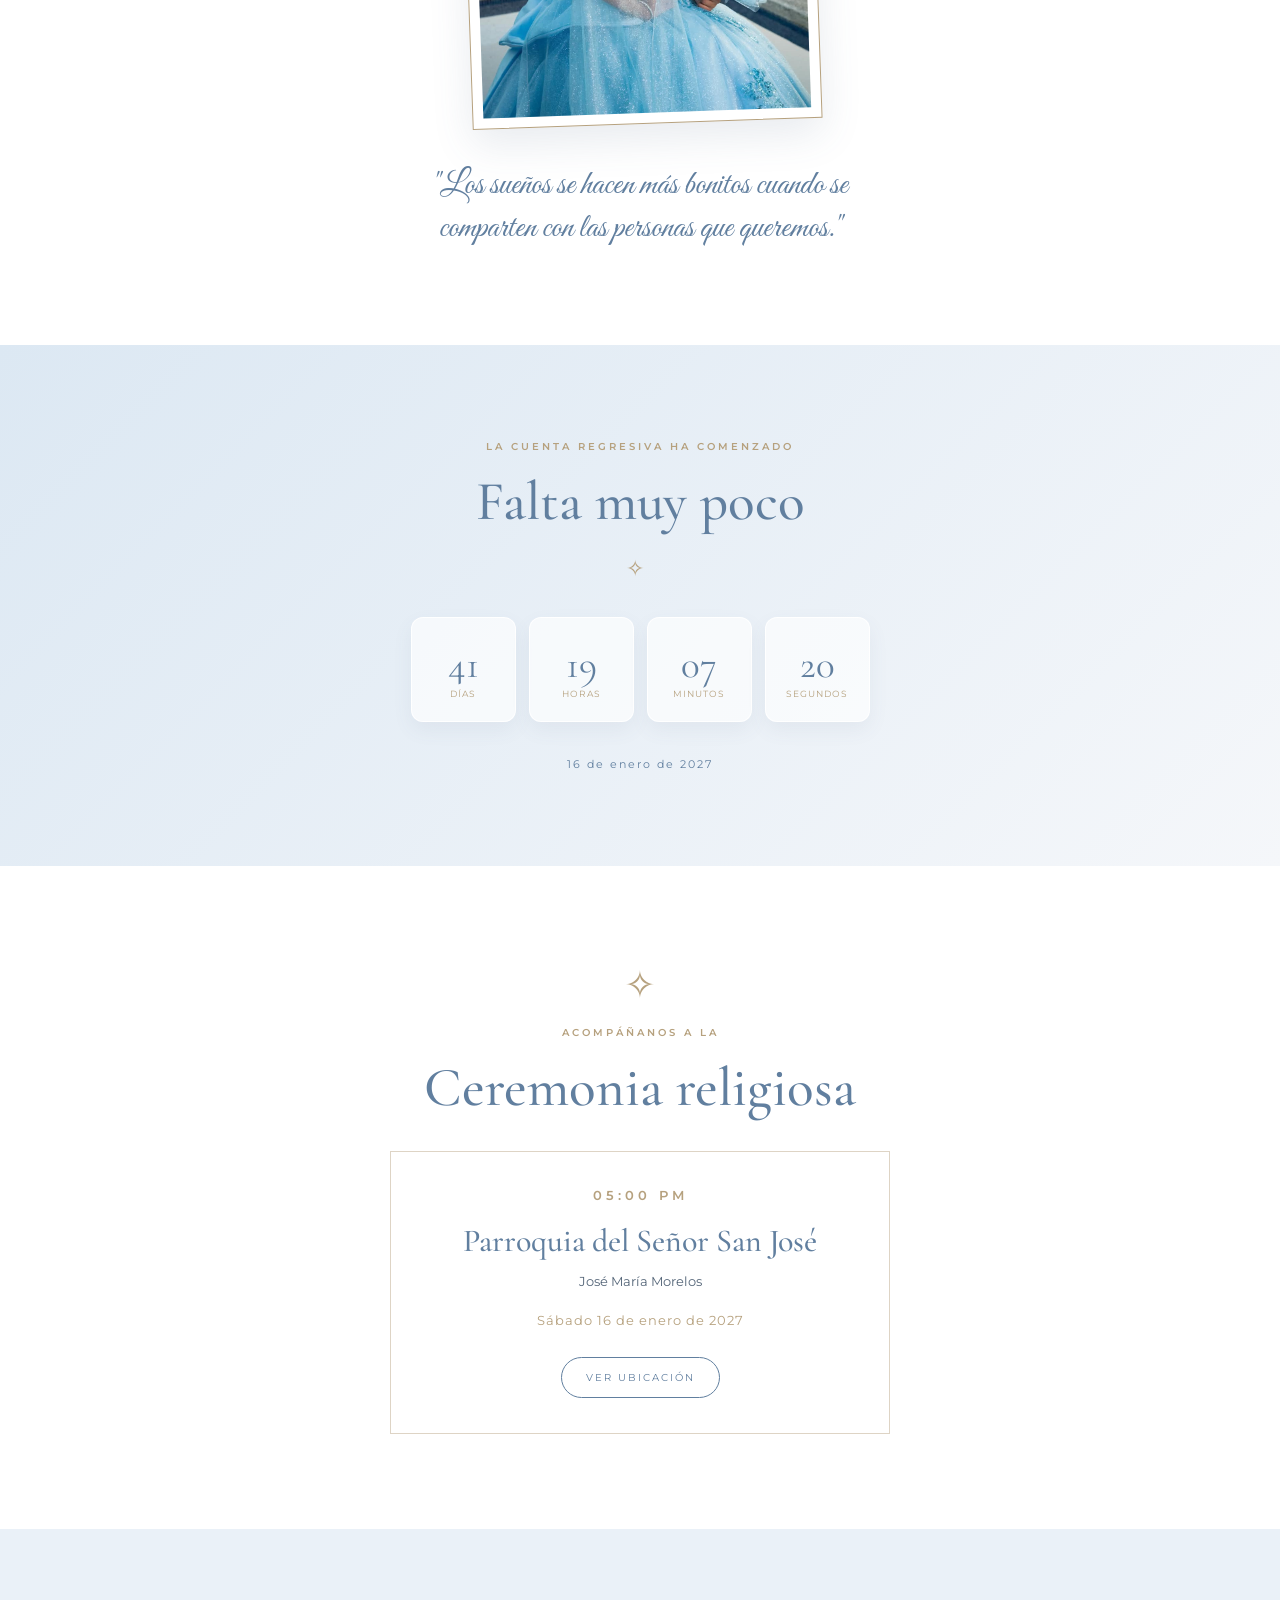
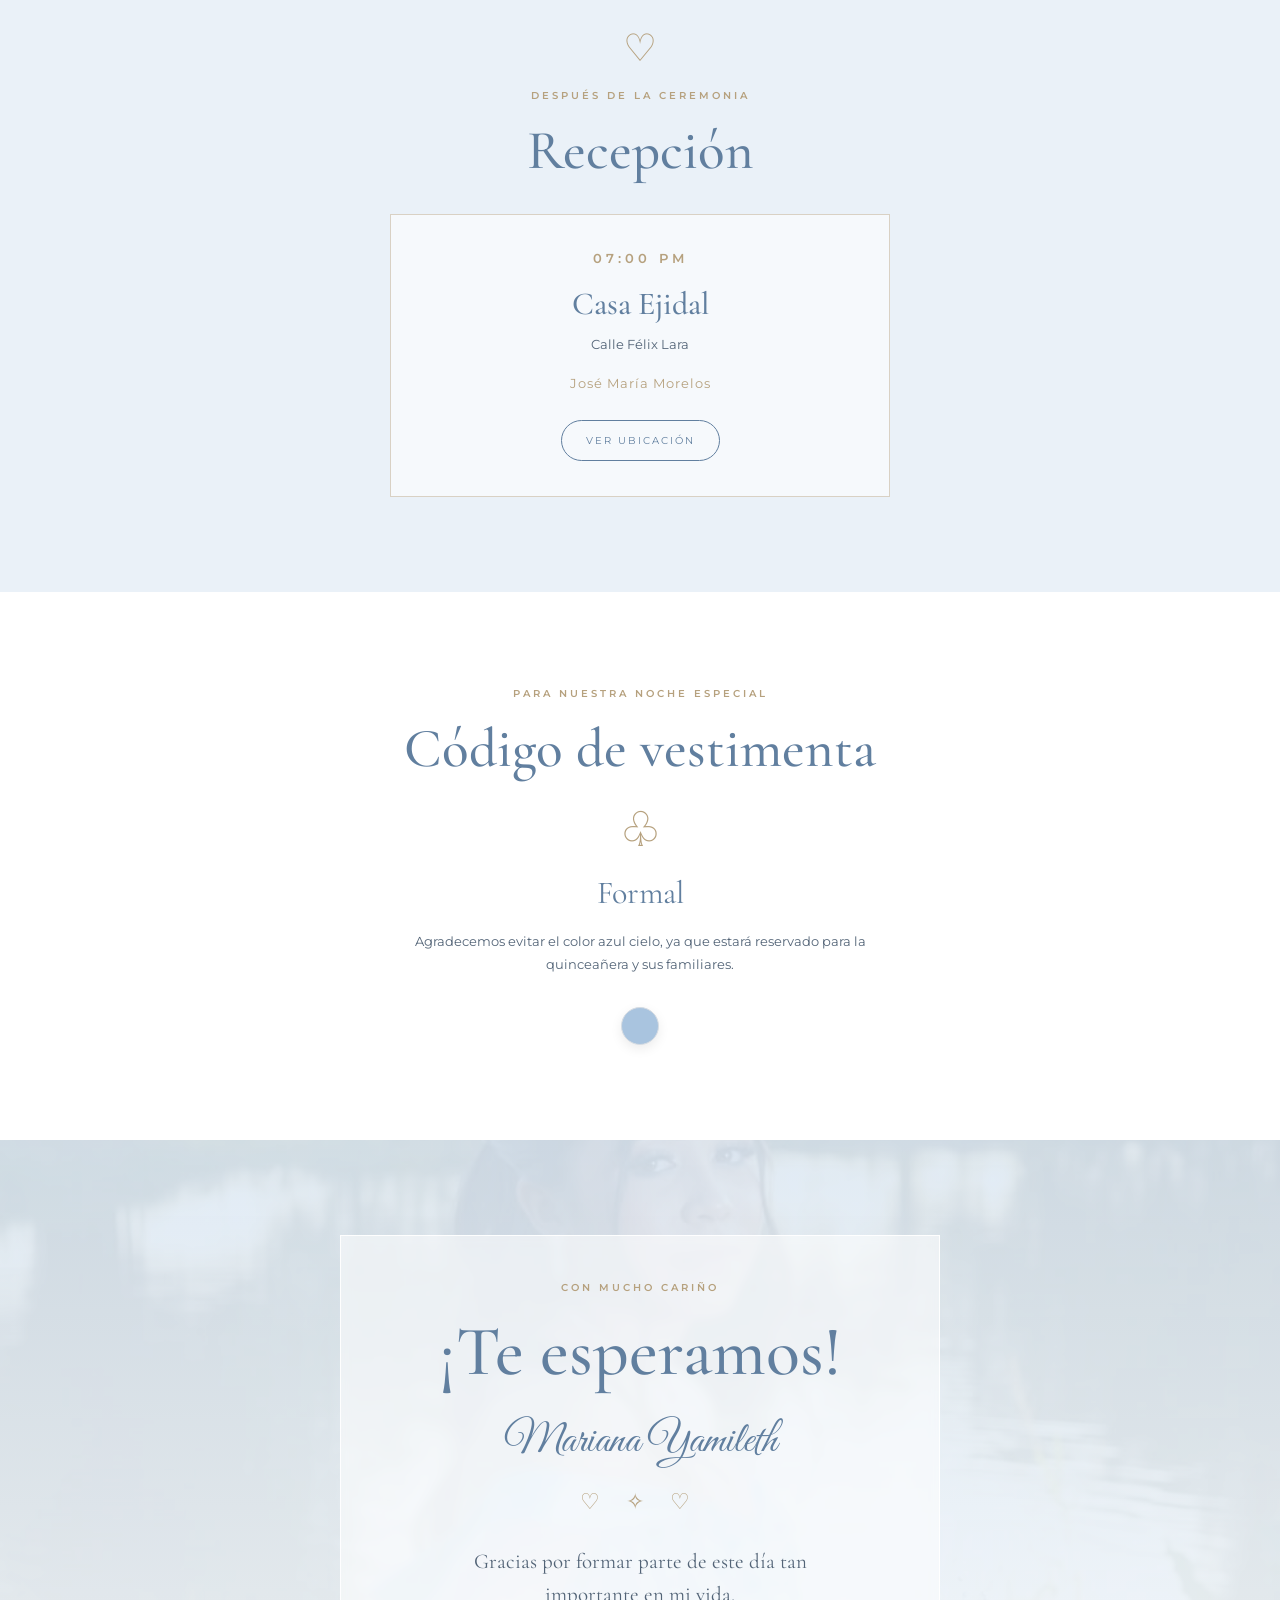
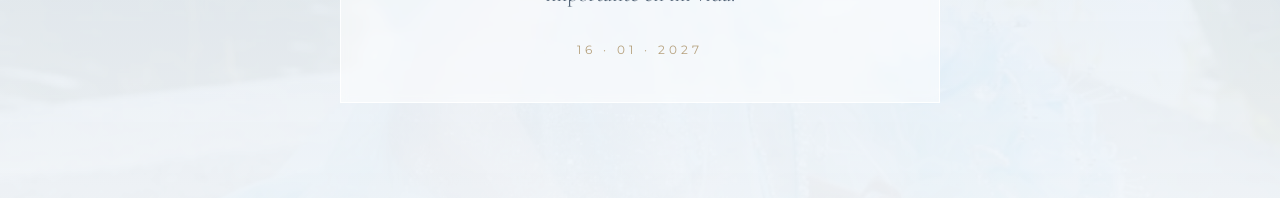
==== commit ec0de39e: "Add files via upload" ====
--- a/index.html
+++ b/index.html
@@ -258,7 +258,7 @@
             </div>
 
             <p class="frase-familia">
-                Quienes con amor y dedicación han acompañado
+                Quienes con amor y dedicación han acompañado 
                 cada paso de mi camino.
             </p>
 
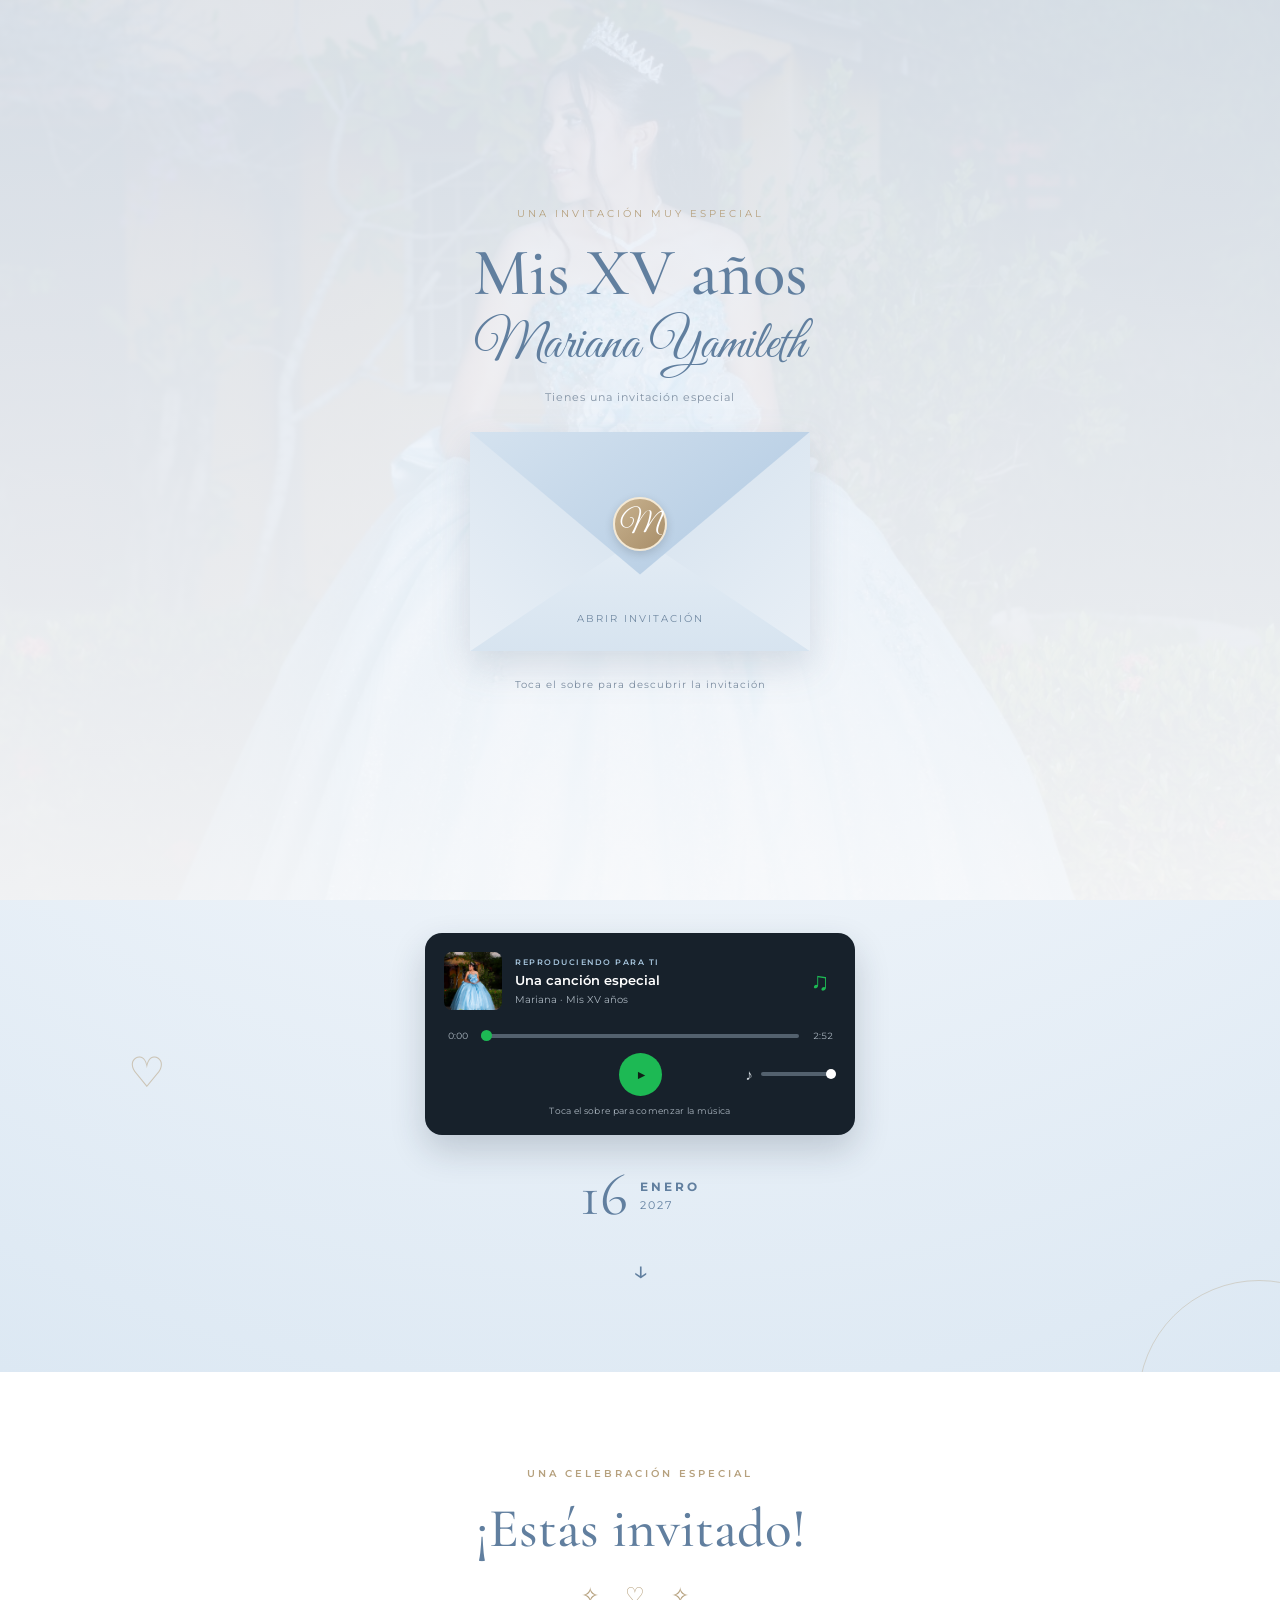
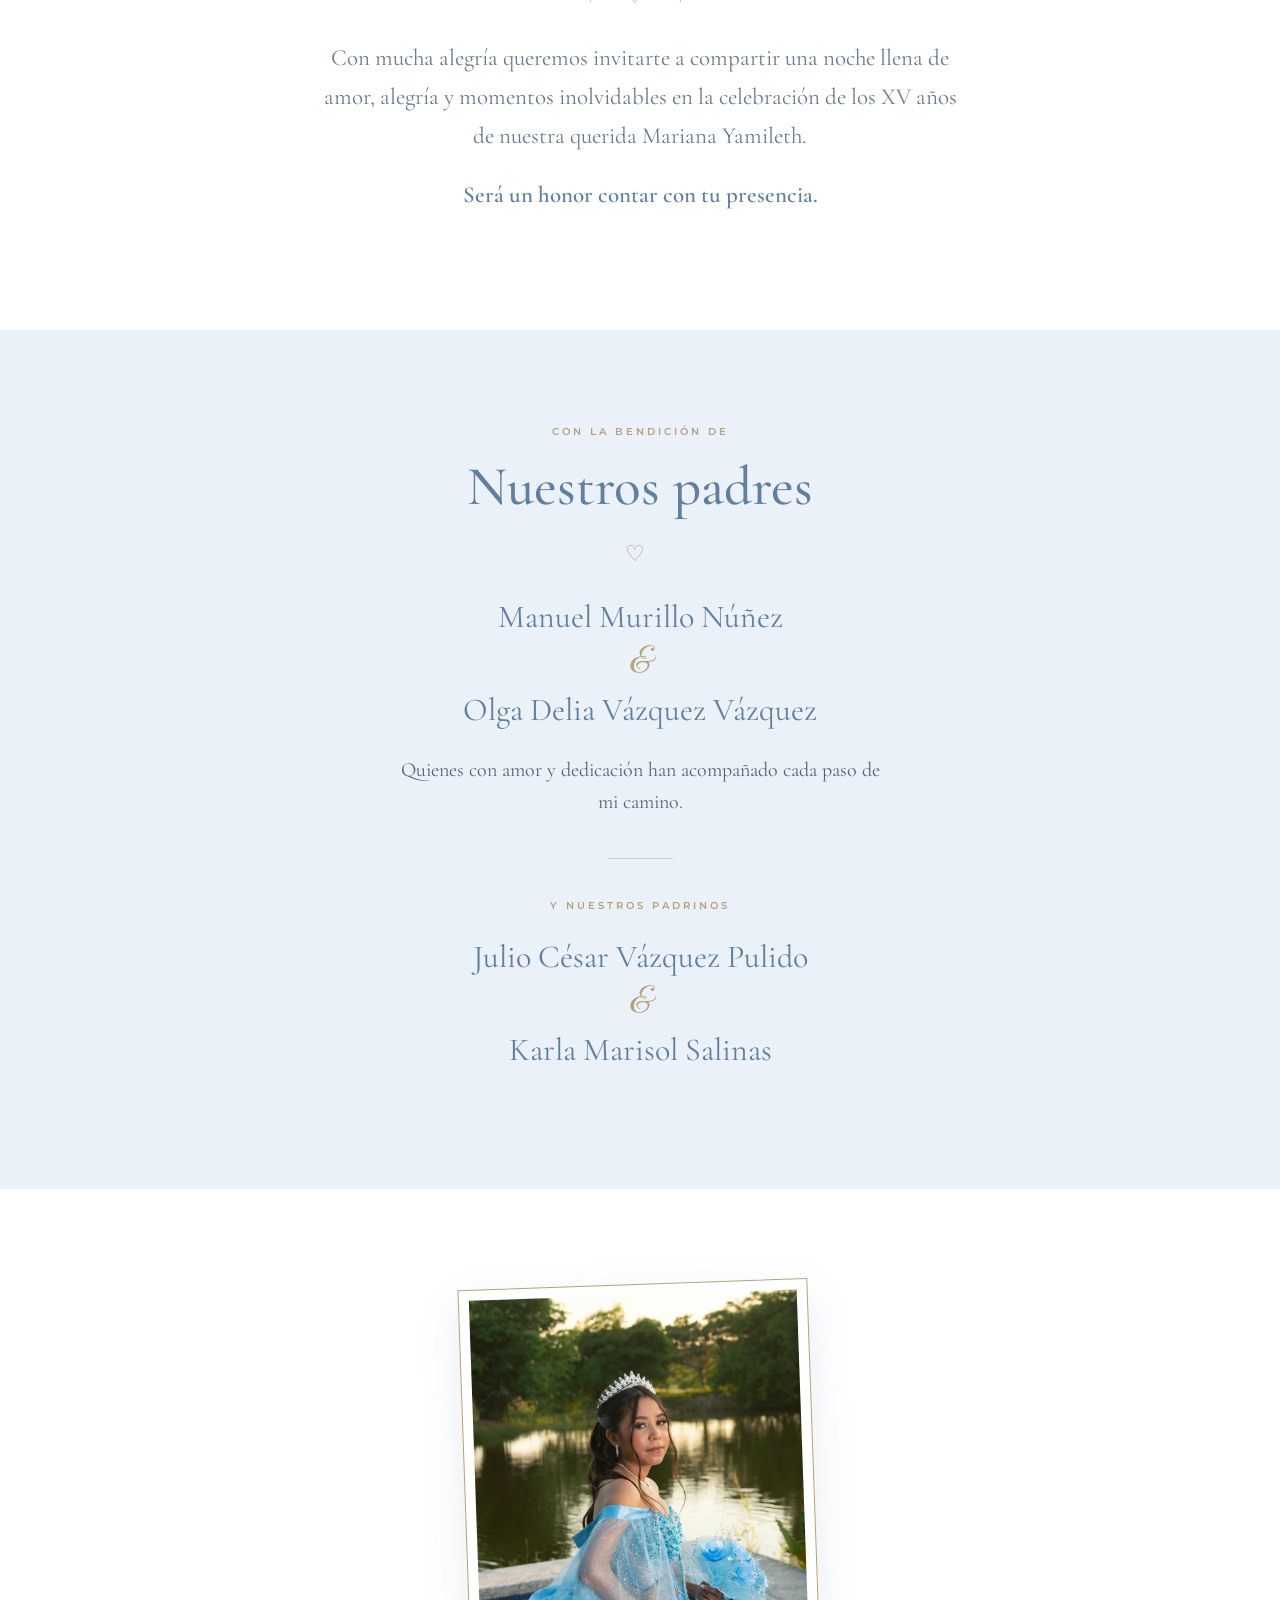
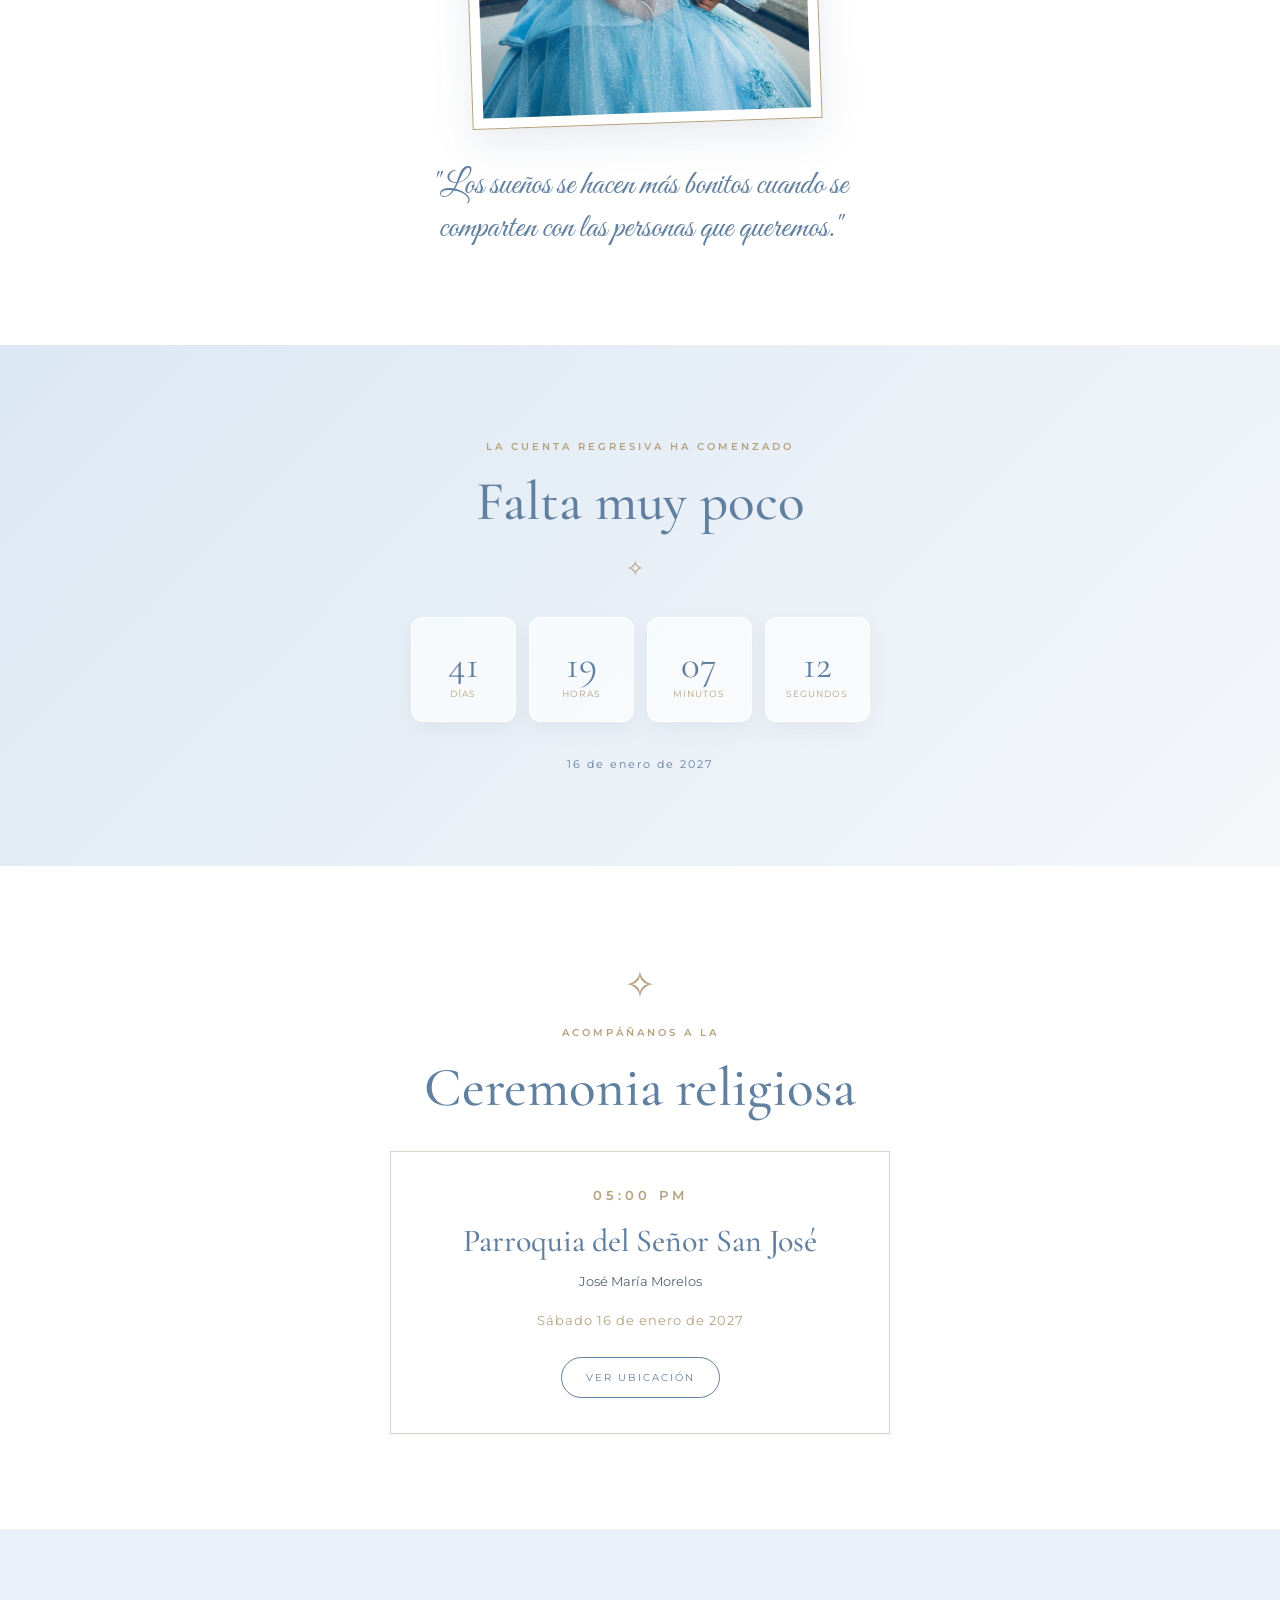
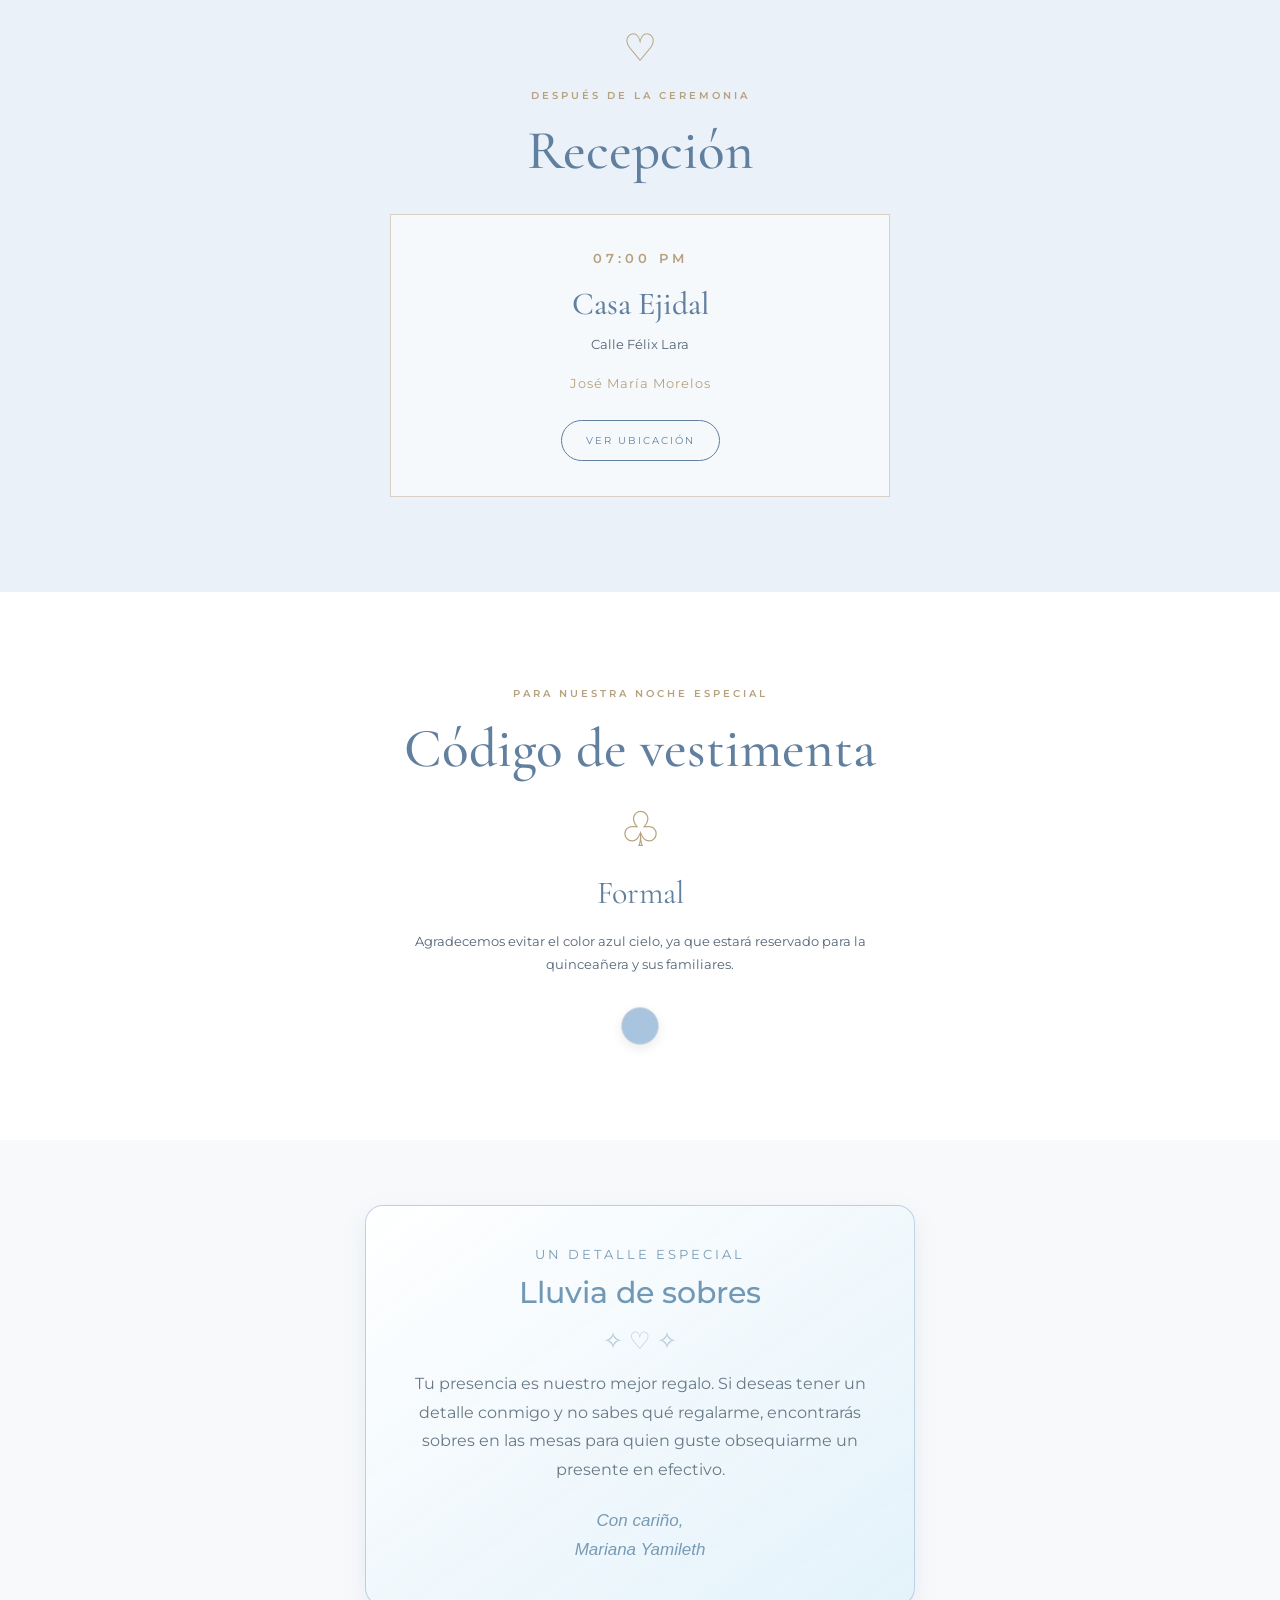
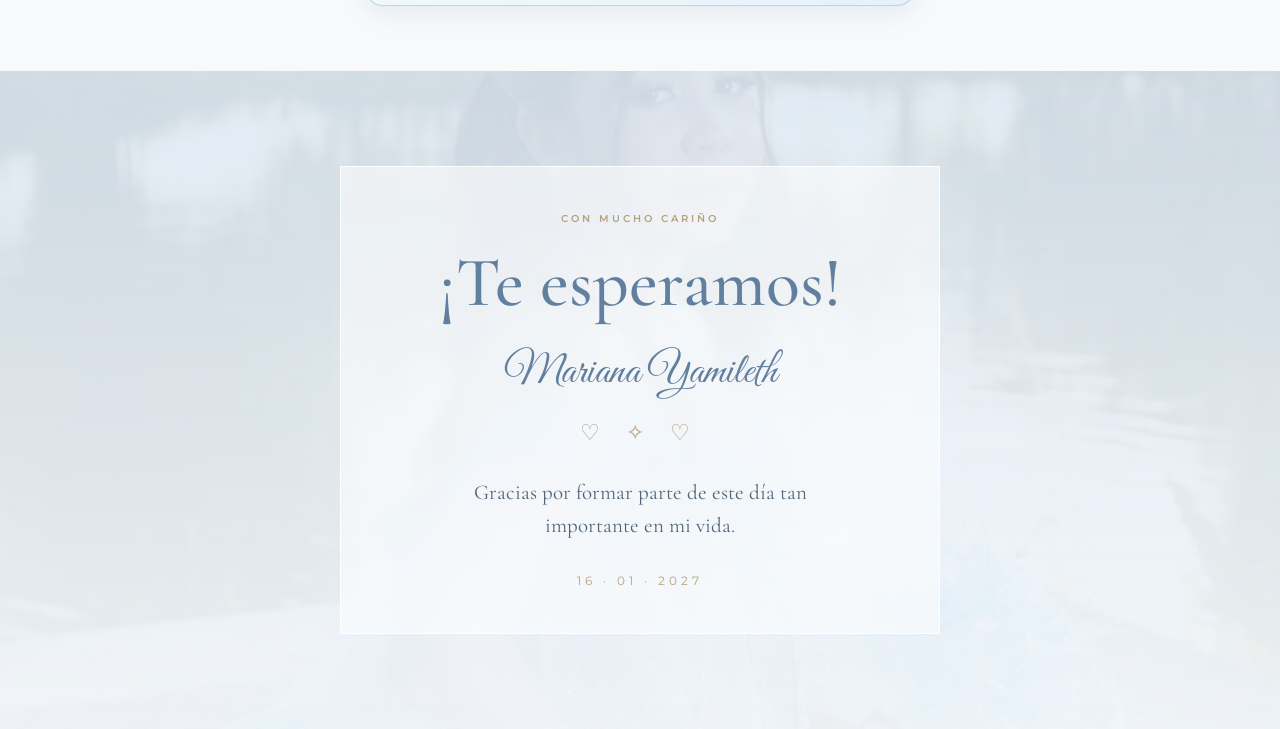
==== commit aa890ad7: "Add files via upload" ====
--- a/index.html
+++ b/index.html
@@ -438,6 +438,32 @@
         </section>
 
 
+
+<!-- SECCIÓN LLUVIA DE SOBRES -->
+<section class="lluvia-sobres">
+    <div class="sobres-contenido">
+        <span class="sobres-subtitulo">Un detalle especial</span>
+
+        <h2>Lluvia de sobres</h2>
+
+        <div class="sobres-decoracion">✧ ♡ ✧</div>
+
+        <p>
+            Tu presencia es nuestro mejor regalo.
+            Si deseas tener un detalle conmigo y no sabes qué regalarme,
+            encontrarás sobres en las mesas para quien guste obsequiarme
+            un presente en efectivo.
+        </p>
+
+        <span class="sobres-firma">
+            Con cariño,<br>
+            Mariana Yamileth
+        </span>
+    </div>
+</section>
+<!-- FIN SECCIÓN LLUVIA DE SOBRES -->
+
+
         <!-- DESPEDIDA -->
 
         <section class="seccion despedida">
--- a/css/estilos.css
+++ b/css/estilos.css
@@ -1168,4 +1168,83 @@
         opacity: 1;
         transform: none;
     }
-}+}
+
+/* SECCIÓN LLUVIA DE SOBRES */
+.lluvia-sobres {
+    width: 100%;
+    padding: 65px 20px;
+    display: flex;
+    justify-content: center;
+    align-items: center;
+    text-align: center;
+}
+
+.sobres-contenido {
+    width: 100%;
+    max-width: 550px;
+    padding: 40px 30px;
+    border: 1px solid rgba(160, 190, 215, 0.65);
+    border-radius: 18px;
+    background: linear-gradient(
+        145deg,
+        rgba(255, 255, 255, 0.96),
+        rgba(225, 241, 250, 0.92)
+    );
+    box-shadow: 0 8px 25px rgba(100, 140, 170, 0.12);
+}
+
+.sobres-subtitulo {
+    display: block;
+    color: #789bb5;
+    font-size: 13px;
+    letter-spacing: 3px;
+    text-transform: uppercase;
+    margin-bottom: 12px;
+}
+
+.sobres-contenido h2 {
+    color: #7198b5;
+    font-size: 30px;
+    margin: 0;
+    font-family: inherit;
+}
+
+.sobres-decoracion {
+    color: #b7c9d8;
+    font-size: 24px;
+    margin: 15px 0;
+}
+
+.sobres-contenido p {
+    color: #687986;
+    font-size: 16px;
+    line-height: 1.8;
+    margin: 0 auto 22px;
+}
+
+.sobres-firma {
+    display: block;
+    color: #789bb5;
+    font-size: 17px;
+    line-height: 1.7;
+    font-style: italic;
+}
+
+@media (max-width: 600px) {
+    .lluvia-sobres {
+        padding: 45px 15px;
+    }
+
+    .sobres-contenido {
+        padding: 32px 22px;
+    }
+
+    .sobres-contenido h2 {
+        font-size: 25px;
+    }
+
+    .sobres-contenido p {
+        font-size: 14px;
+    }
+}
